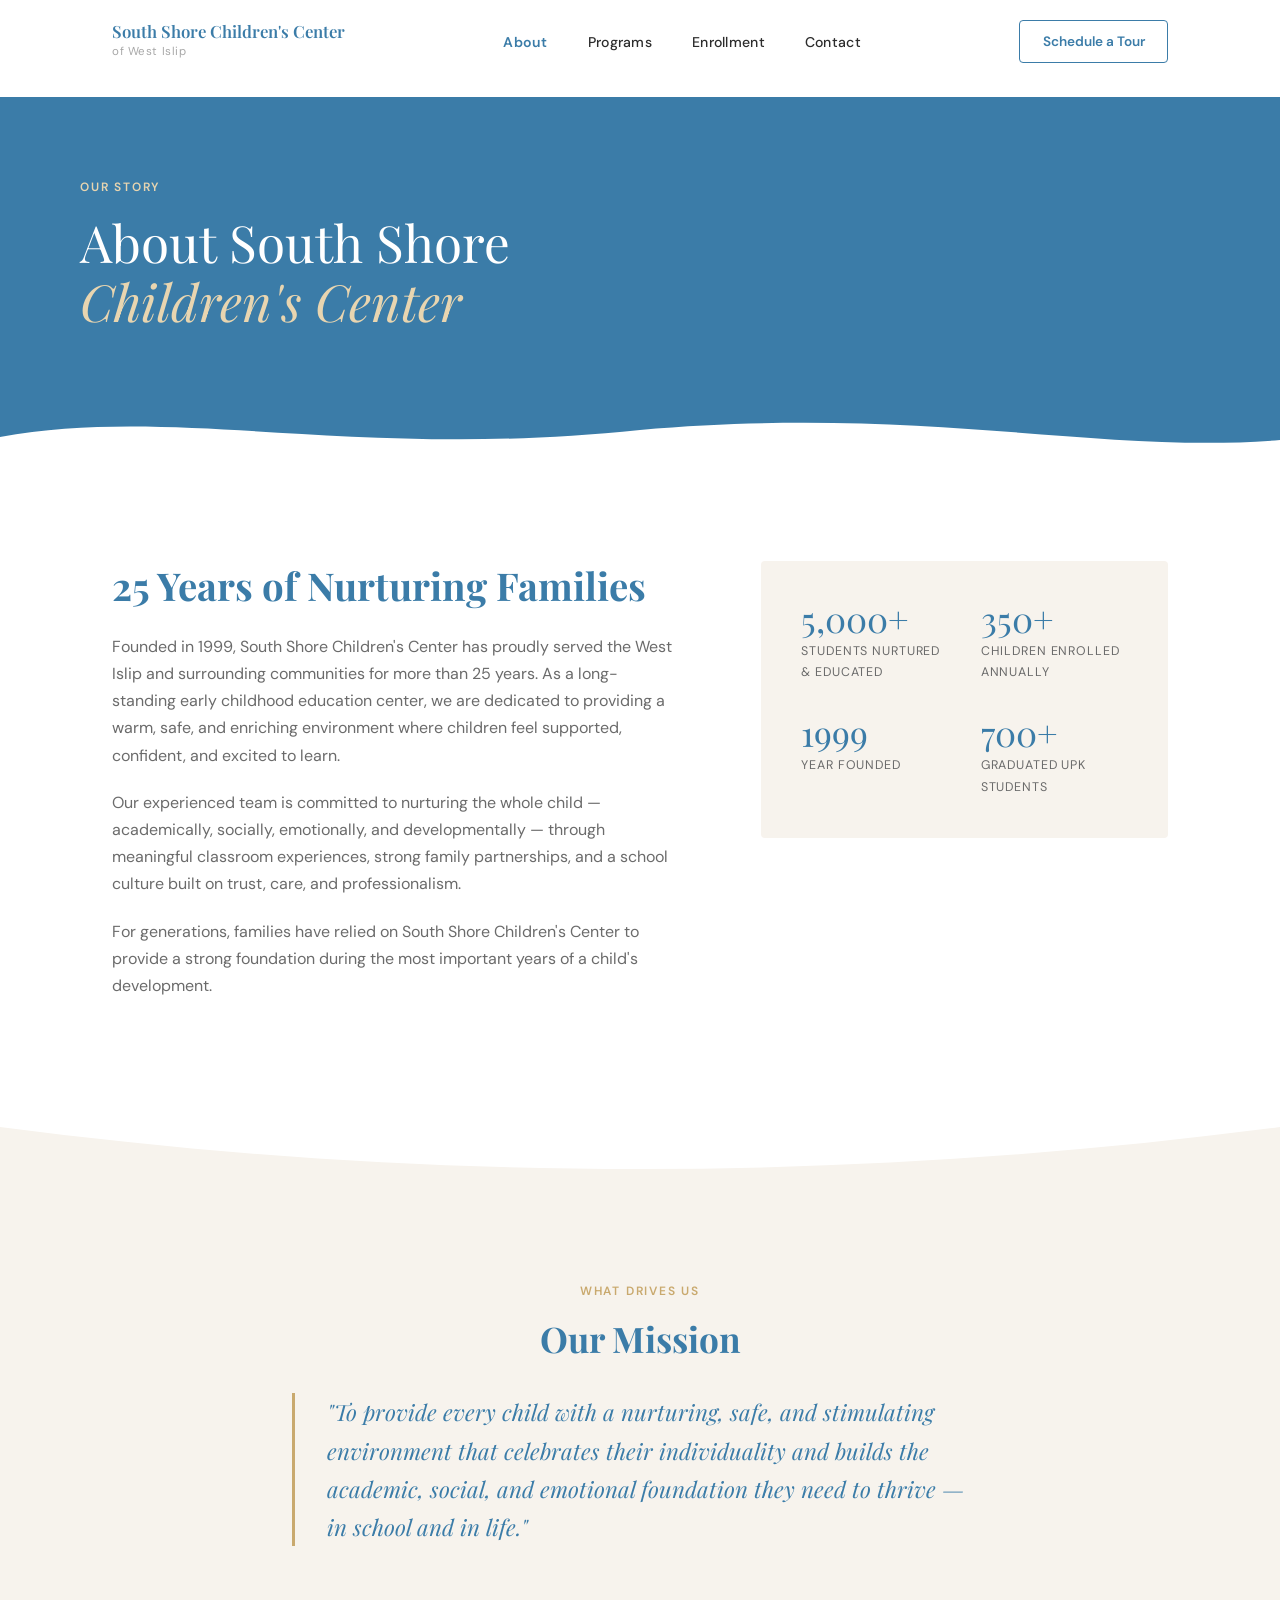
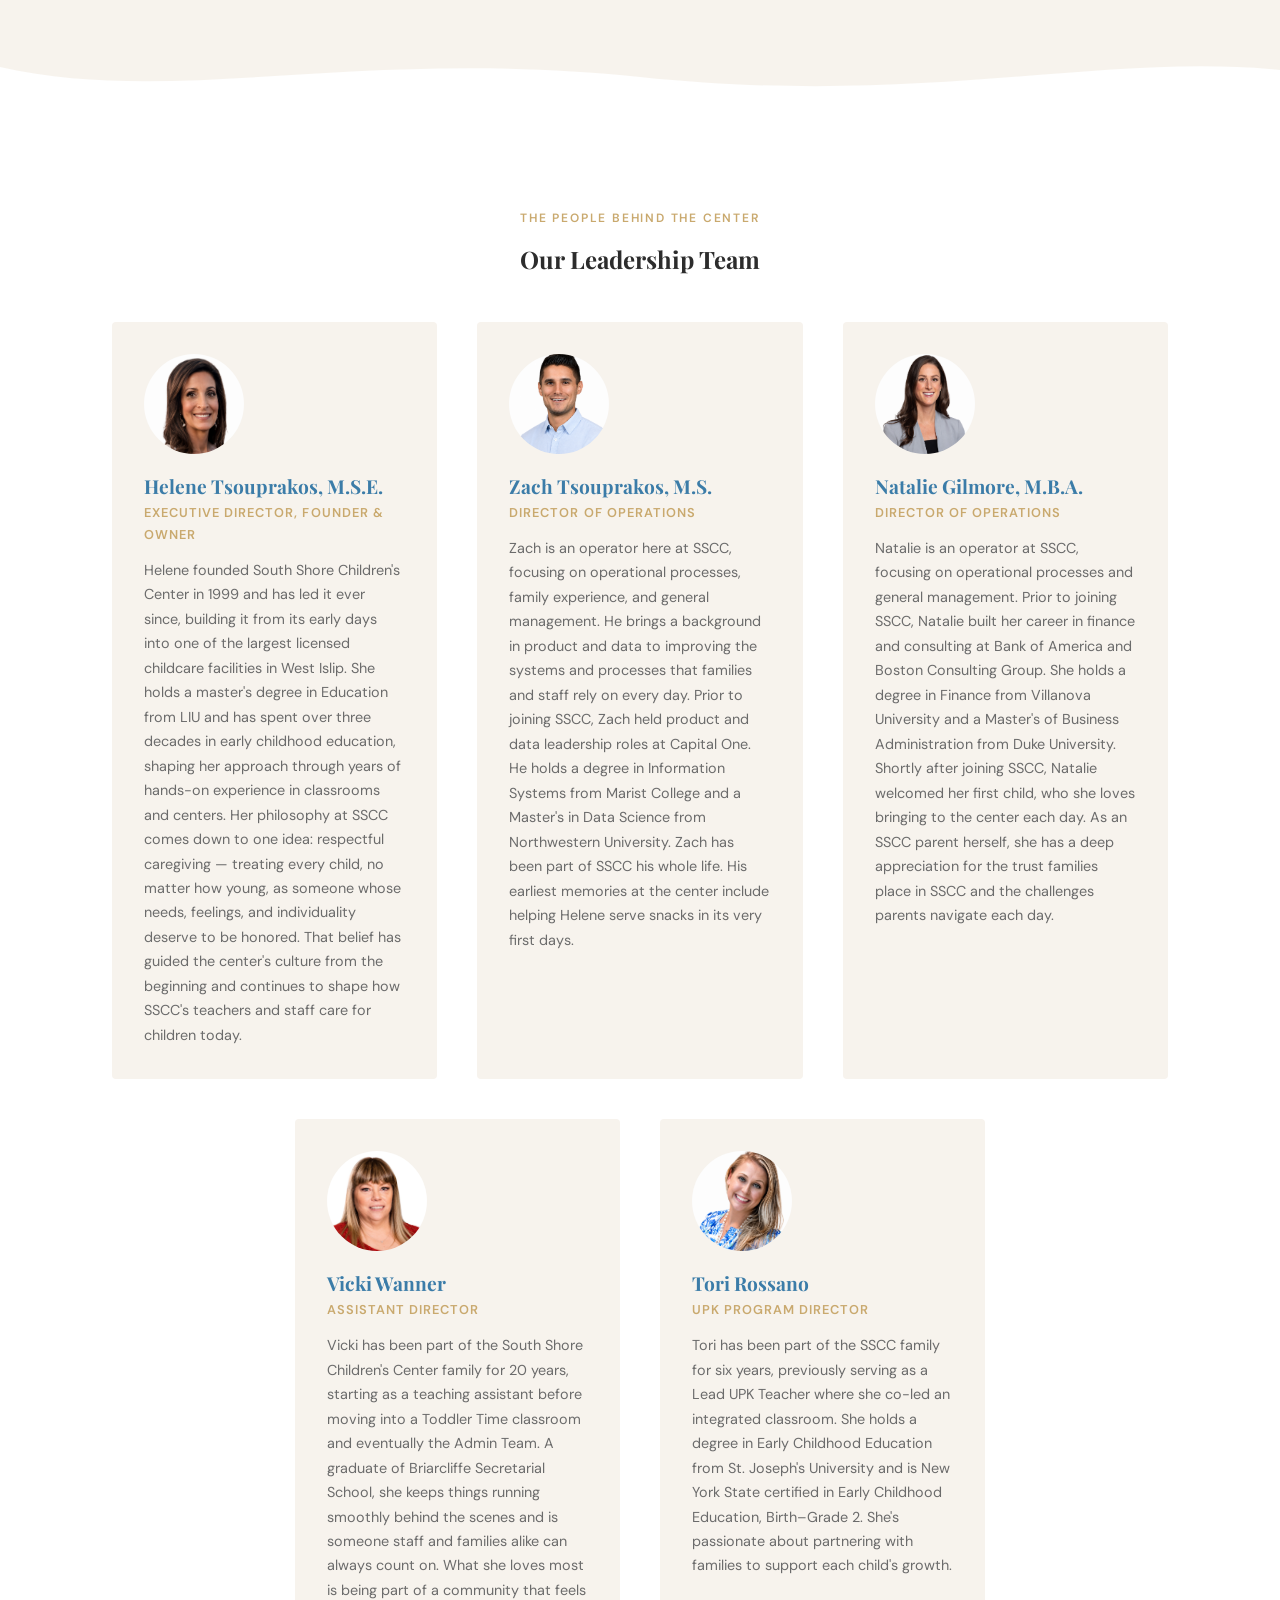
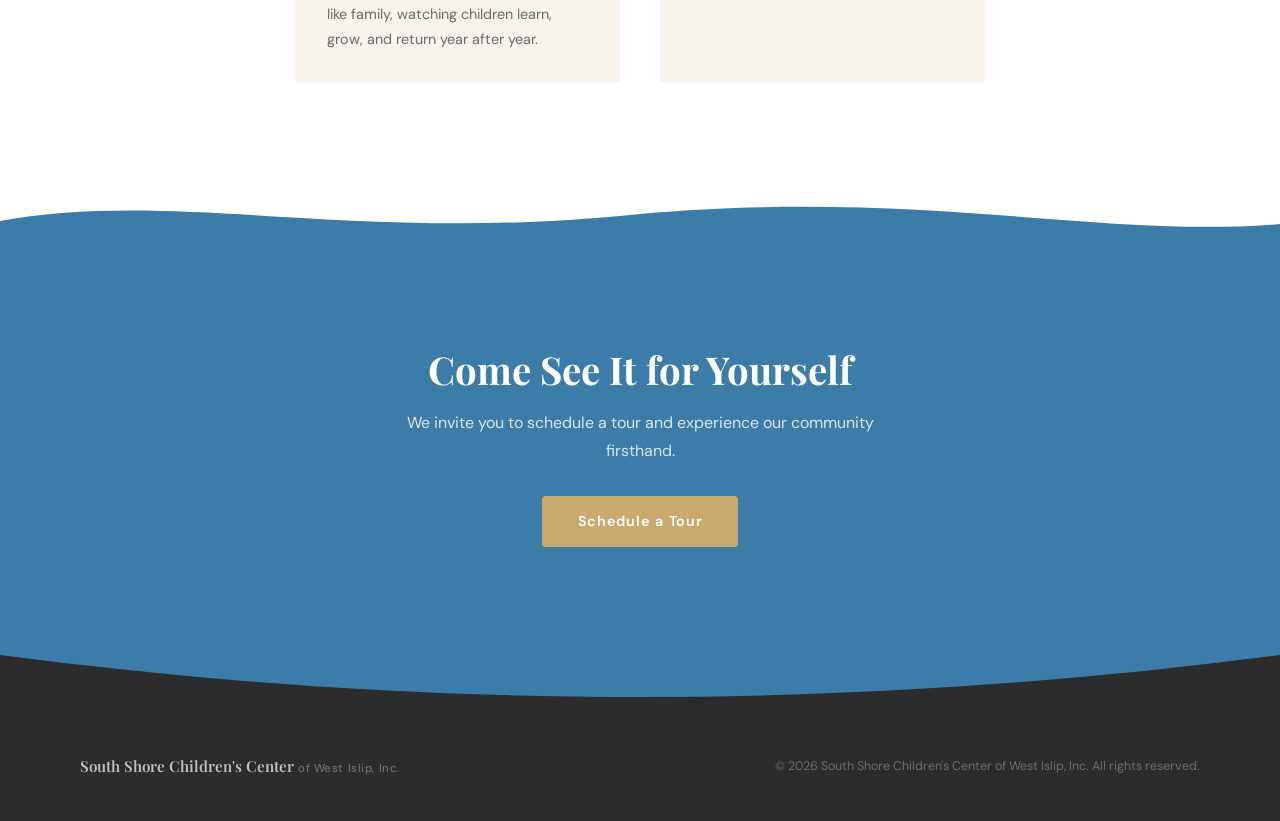
==== about.html @ 08e7a84a "Use root-relative / instead of index.html for home links Co-Authored-By: Claude Sonnet 4.6 <noreply@" ====
<!DOCTYPE html>
<html lang="en">
<head>
  <meta charset="UTF-8" />
  <meta name="viewport" content="width=device-width, initial-scale=1.0" />
  <title>About Us — South Shore Children's Center of West Islip</title>
  <link rel="preconnect" href="https://fonts.googleapis.com" />
  <link rel="preconnect" href="https://fonts.gstatic.com" crossorigin />
  <link href="https://fonts.googleapis.com/css2?family=Playfair+Display:ital,wght@0,400;0,600;0,700;1,400&family=DM+Sans:wght@300;400;500;600&display=swap" rel="stylesheet" />
  <link rel="icon" type="image/svg+xml" href="favicon.svg" />
  <link rel="stylesheet" href="main.css?v=5" />
</head>
<body>

  <header>
    <div class="nav-inner">
      <a href="/" class="logo">
        <span class="logo-name">South Shore Children's Center</span>
        <span class="logo-sub">of West Islip</span>
      </a>
      <nav>
        <ul>
          <li><a href="about.html" class="nav-active">About</a></li>
          <li><a href="programs.html">Programs</a></li>
          <li><a href="enrollment.html">Enrollment</a></li>
          <li><a href="contact.html">Contact</a></li>
        </ul>
      </nav>
      <a href="contact.html" class="nav-cta">Schedule a Tour</a>
      <button class="menu-toggle" aria-label="Open menu" aria-expanded="false"><span></span><span></span><span></span></button>
    </div>
  <div class="mobile-nav" id="mobile-nav">
    <ul>
      <li><a href="about.html" class="nav-active">About</a></li>
      <li><a href="programs.html">Programs</a></li>
      <li><a href="enrollment.html">Enrollment</a></li>
      <li><a href="contact.html">Contact</a></li>
      <li><a href="contact.html" class="mobile-nav-cta">Schedule a Tour</a></li>
    </ul>
  </div>
  <div class="nav-wave">
    <svg viewBox="0 0 1440 14" preserveAspectRatio="none" xmlns="http://www.w3.org/2000/svg" height="14"><path d="M0,0 L1440,0 L1440,4 C1080,14 360,14 0,4 Z" fill="#ffffff"/></svg>
  </div>
  </header>

  <!-- PAGE HERO -->
  <section class="page-hero">
    <div class="page-hero-content">
      <p class="eyebrow light">Our Story</p>
      <h1>About South Shore<br /><em>Children's Center</em></h1>
    </div>
  </section>

  <!-- WAVE: page hero → about story -->
  <div class="wave-wrap" style="background: #3b7ca8;">
    <svg viewBox="0 0 1440 70" preserveAspectRatio="none" xmlns="http://www.w3.org/2000/svg" height="70">
      <path d="M0,42 C200,10 400,65 720,35 C1040,10 1240,60 1440,45 L1440,70 L0,70 Z" fill="#ffffff"/>
    </svg>
  </div>

  <!-- HISTORY -->
  <section class="section">
    <div class="container about-story-grid">
      <div class="about-story-text">
        <h2>25 Years of Nurturing Families</h2>
        <p>Founded in 1999, South Shore Children's Center has proudly served the West Islip and surrounding communities for more than 25 years. As a long-standing early childhood education center, we are dedicated to providing a warm, safe, and enriching environment where children feel supported, confident, and excited to learn.</p>
        <p>Our experienced team is committed to nurturing the whole child — academically, socially, emotionally, and developmentally — through meaningful classroom experiences, strong family partnerships, and a school culture built on trust, care, and professionalism.</p>
        <p>For generations, families have relied on South Shore Children's Center to provide a strong foundation during the most important years of a child's development.</p>
      </div>
      <div class="about-story-stats">
        <div class="story-stat">
          <span class="stat-num">5,000+</span>
          <span class="stat-label">Students Nurtured &amp; Educated</span>
        </div>
        <div class="story-stat">
          <span class="stat-num">350+</span>
          <span class="stat-label">Children Enrolled Annually</span>
        </div>
        <div class="story-stat">
          <span class="stat-num">1999</span>
          <span class="stat-label">Year Founded</span>
        </div>
        <div class="story-stat">
          <span class="stat-num" id="upk-grad-count">700+</span>
          <span class="stat-label">Graduated UPK Students</span>
        </div>
      </div>
    </div>
  </section>

  <!-- WAVE: about story → mission -->
  <div class="wave-wrap" style="background: #ffffff;">
    <svg viewBox="0 0 1440 70" preserveAspectRatio="none" xmlns="http://www.w3.org/2000/svg" height="70">
      <path d="M0,12 C480,68 960,68 1440,12 L1440,70 L0,70 Z" fill="#f7f3ed"/>
    </svg>
  </div>

  <!-- MISSION -->
  <section class="section section-cream">
    <div class="container mission-block">
      <p class="eyebrow center">What Drives Us</p>
      <h2 class="center">Our Mission</h2>
      <blockquote>
        "To provide every child with a nurturing, safe, and stimulating environment that celebrates their individuality and builds the academic, social, and emotional foundation they need to thrive — in school and in life."
      </blockquote>
    </div>
  </section>

  <!-- WAVE: mission → leadership -->
  <div class="wave-wrap" style="background: #f7f3ed;">
    <svg viewBox="0 0 1440 70" preserveAspectRatio="none" xmlns="http://www.w3.org/2000/svg" height="70">
      <path d="M0,25 C200,65 400,5 720,35 C1040,65 1240,10 1440,28 L1440,70 L0,70 Z" fill="#ffffff"/>
    </svg>
  </div>

  <!-- LEADERSHIP -->
  <section class="section">
    <div class="container">
      <p class="eyebrow center">The People Behind the Center</p>
      <h2 class="center">Our Leadership Team</h2>
      <div class="team-grid">

        <div class="team-card">
          <div class="team-photo-wrap">
            <img src="helene-tsouprakos.png" alt="Helene Tsouprakos" class="team-photo" />
          </div>
          <div class="team-info">
            <h3>Helene Tsouprakos, M.S.E.</h3>
            <p class="team-title">Executive Director, Founder &amp; Owner</p>
            <p class="team-bio">Helene founded South Shore Children's Center in 1999 and has led it ever since, building it from its early days into one of the largest licensed childcare facilities in West Islip. She holds a master's degree in Education from LIU and has spent over three decades in early childhood education, shaping her approach through years of hands-on experience in classrooms and centers. Her philosophy at SSCC comes down to one idea: respectful caregiving — treating every child, no matter how young, as someone whose needs, feelings, and individuality deserve to be honored. That belief has guided the center's culture from the beginning and continues to shape how SSCC's teachers and staff care for children today.</p>
          </div>
        </div>

        <div class="team-card">
          <div class="team-photo-wrap">
            <img src="zach-tsouprakos.png" alt="Zach Tsouprakos" class="team-photo" />
          </div>
          <div class="team-info">
            <h3>Zach Tsouprakos, M.S.</h3>
            <p class="team-title">Director of Operations</p>
            <p class="team-bio">Zach is an operator here at SSCC, focusing on operational processes, family experience, and general management. He brings a background in product and data to improving the systems and processes that families and staff rely on every day. Prior to joining SSCC, Zach held product and data leadership roles at Capital One. He holds a degree in Information Systems from Marist College and a Master's in Data Science from Northwestern University. Zach has been part of SSCC his whole life. His earliest memories at the center include helping Helene serve snacks in its very first days.</p>
          </div>
        </div>

        <div class="team-card">
          <div class="team-photo-wrap">
            <img src="natalie-gilmore.png" alt="Natalie Gilmore" class="team-photo" />
          </div>
          <div class="team-info">
            <h3>Natalie Gilmore, M.B.A.</h3>
            <p class="team-title">Director of Operations</p>
            <p class="team-bio">Natalie is an operator at SSCC, focusing on operational processes and general management. Prior to joining SSCC, Natalie built her career in finance and consulting at Bank of America and Boston Consulting Group. She holds a degree in Finance from Villanova University and a Master's of Business Administration from Duke University. Shortly after joining SSCC, Natalie welcomed her first child, who she loves bringing to the center each day. As an SSCC parent herself, she has a deep appreciation for the trust families place in SSCC and the challenges parents navigate each day.</p>
          </div>
        </div>

        <div class="team-card">
          <div class="team-photo-wrap">
            <img src="vicki-wanner.jpg" alt="Vicki Wanner" class="team-photo" />
          </div>
          <div class="team-info">
            <h3>Vicki Wanner</h3>
            <p class="team-title">Assistant Director</p>
            <p class="team-bio">Vicki has been part of the South Shore Children's Center family for 20 years, starting as a teaching assistant before moving into a Toddler Time classroom and eventually the Admin Team. A graduate of Briarcliffe Secretarial School, she keeps things running smoothly behind the scenes and is someone staff and families alike can always count on. What she loves most is being part of a community that feels like family, watching children learn, grow, and return year after year.</p>
          </div>
        </div>

        <div class="team-card">
          <div class="team-photo-wrap">
            <img src="tori-rossano.png" alt="Tori Rossano" class="team-photo" />
          </div>
          <div class="team-info">
            <h3>Tori Rossano</h3>
            <p class="team-title">UPK Program Director</p>
            <p class="team-bio">Tori has been part of the SSCC family for six years, previously serving as a Lead UPK Teacher where she co-led an integrated classroom. She holds a degree in Early Childhood Education from St. Joseph's University and is New York State certified in Early Childhood Education, Birth–Grade 2. She's passionate about partnering with families to support each child's growth.</p>
          </div>
        </div>

      </div>
    </div>
  </section>

  <!-- WAVE: leadership → cta -->
  <div class="wave-wrap" style="background: #ffffff;">
    <svg viewBox="0 0 1440 70" preserveAspectRatio="none" xmlns="http://www.w3.org/2000/svg" height="70">
      <path d="M0,42 C200,10 400,65 720,35 C1040,10 1240,60 1440,45 L1440,70 L0,70 Z" fill="#3b7ca8"/>
    </svg>
  </div>

  <!-- CTA -->
  <section class="section section-green">
    <div class="container cta-block">
      <h2>Come See It for Yourself</h2>
      <p>We invite you to schedule a tour and experience our community firsthand.</p>
      <a href="contact.html" class="btn btn-sand">Schedule a Tour</a>
    </div>
  </section>

  <!-- WAVE: cta → footer -->
  <div class="wave-wrap" style="background: #3b7ca8;">
    <svg viewBox="0 0 1440 70" preserveAspectRatio="none" xmlns="http://www.w3.org/2000/svg" height="70">
      <path d="M0,12 C480,68 960,68 1440,12 L1440,70 L0,70 Z" fill="#2c2c2c"/>
    </svg>
  </div>

  <footer>
    <div class="footer-inner">
      <div class="footer-brand">
        <span class="logo-name">South Shore Children's Center</span>
        <span class="logo-sub">of West Islip, Inc.</span>
      </div>
      <p class="footer-copy">© <script>document.write(new Date().getFullYear())</script> South Shore Children's Center of West Islip, Inc. All rights reserved.</p>
    </div>
  </footer>

  <script>
    (function(){
      var el = document.getElementById('upk-grad-count');
      if (!el) return;
      var now = new Date(), count = 0;
      for (var y = 2027; y <= now.getFullYear(); y++) {
        if (new Date(y, 5, 1) <= now) count++;
      }
      el.textContent = (700 + count * 250) + '+';
    })();
  </script>
  <script>
    (function(){
      var t=document.querySelector('.menu-toggle'),n=document.getElementById('mobile-nav');
      if(!t||!n)return;
      t.addEventListener('click',function(){
        t.classList.toggle('open');n.classList.toggle('open');
        t.setAttribute('aria-expanded',n.classList.contains('open'));
      });
      n.querySelectorAll('a').forEach(function(a){
        a.addEventListener('click',function(){
          t.classList.remove('open');n.classList.remove('open');
          t.setAttribute('aria-expanded','false');
        });
      });
    })();
  </script>
</body>
</html>
---- main.css ----
/* === RESET & BASE === */
*, *::before, *::after { box-sizing: border-box; margin: 0; padding: 0; }

:root {
  --green: #3b7ca8;
  --green-mid: #5596c0;
  --blue: #4a6580;
  --sand: #c9a96e;
  --sand-light: #e8d5b0;
  --cream: #f7f3ed;
  --cream-dark: #ede8e0;
  --charcoal: #2c2c2c;
  --gray: #6b6b6b;
  --gray-light: #a8a8a8;
  --white: #ffffff;
}

html {
  scroll-behavior: smooth;
}

body {
  font-family: 'DM Sans', sans-serif;
  color: var(--charcoal);
  background: var(--white);
  line-height: 1.7;
  -webkit-font-smoothing: antialiased;
}

@media (max-width: 768px) {
  html { scroll-behavior: auto; }
}

h1, h2, h3 {
  font-family: 'Playfair Display', serif;
  line-height: 1.25;
}

a { color: inherit; text-decoration: none; }

.container { max-width: 1120px; margin: 0 auto; padding: 0 2rem; }
.section { padding: 6rem 2rem; }
.section-cream { background: var(--cream); }
.eyebrow {
  font-family: 'DM Sans', sans-serif;
  font-size: 0.75rem;
  font-weight: 600;
  letter-spacing: 0.15em;
  text-transform: uppercase;
  color: var(--sand);
  margin-bottom: 1rem;
  display: block;
}
.eyebrow.light { color: var(--sand-light); }
.center { text-align: center; }

/* === BUTTONS === */
.btn {
  display: inline-block;
  padding: 0.85rem 2.25rem;
  border-radius: 4px;
  font-family: 'DM Sans', sans-serif;
  font-size: 0.9rem;
  font-weight: 600;
  letter-spacing: 0.05em;
  transition: all 0.2s ease;
  cursor: pointer;
  border: none;
}
.btn-primary {
  background: var(--green);
  color: var(--white);
}
.btn-primary:hover { background: var(--green-mid); }

.btn-ghost {
  background: transparent;
  color: var(--white);
  border: 1.5px solid rgba(255,255,255,0.5);
}
.btn-ghost:hover { border-color: var(--white); background: rgba(255,255,255,0.08); }

.btn-sand {
  background: var(--sand);
  color: var(--white);
}
.btn-sand:hover { background: #b8934d; }

/* === HEADER === */
header {
  position: sticky;
  top: 0;
  z-index: 100;
  background: var(--white);
}

/* --- Nav wave bottom edge --- */
.nav-wave {
  display: block;
  line-height: 0;
}
.nav-wave svg { display: block; width: 100%; }

.nav-inner {
  max-width: 1120px;
  margin: 0 auto;
  padding: 1.25rem 2rem;
  display: flex;
  align-items: center;
  justify-content: space-between;
  gap: 2rem;
}

.logo { display: flex; flex-direction: column; }
.logo-name {
  font-family: 'Playfair Display', serif;
  font-size: 1.05rem;
  font-weight: 600;
  color: var(--green);
  line-height: 1.2;
  white-space: nowrap;
}
.logo-sub {
  font-size: 0.72rem;
  color: var(--gray-light);
  letter-spacing: 0.05em;
}

nav ul {
  list-style: none;
  display: flex;
  gap: 2.5rem;
}
nav a {
  font-size: 0.88rem;
  font-weight: 500;
  color: var(--charcoal);
  letter-spacing: 0.02em;
  transition: color 0.15s;
}
nav a:hover { color: var(--green); }

.nav-cta {
  font-size: 0.85rem;
  font-weight: 600;
  color: var(--green);
  border: 1.5px solid var(--green);
  padding: 0.55rem 1.4rem;
  border-radius: 4px;
  white-space: nowrap;
  transition: all 0.2s;
}
.nav-cta:hover { background: var(--green); color: var(--white); }

/* === HERO === */
.hero {
  min-height: 88vh;
  background: var(--green);
  display: flex;
  align-items: center;
  position: relative;
  overflow: hidden;
}

.hero-content {
  max-width: 1120px;
  margin: 0 auto;
  padding: 6rem 2rem;
  width: 100%;
}

.hero-eyebrow {
  font-size: 0.75rem;
  font-weight: 600;
  letter-spacing: 0.15em;
  text-transform: uppercase;
  color: var(--sand-light);
  margin-bottom: 1.5rem;
  display: block;
}

.hero h1 {
  font-size: 4.5rem;
  color: var(--white);
  font-weight: 400;
  margin-bottom: 1.5rem;
  line-height: 1.1;
  max-width: 720px;
}

.hero h1 em {
  font-style: italic;
  color: var(--sand-light);
}

.hero-sub {
  font-size: 1.1rem;
  color: rgba(255,255,255,0.72);
  max-width: 520px;
  margin-bottom: 2.75rem;
  line-height: 1.75;
}

.hero-actions { display: flex; gap: 1rem; flex-wrap: wrap; }

/* === TRUST BAR === */
.trust-bar {
  background: var(--cream-dark);
}

.trust-inner {
  max-width: 1120px;
  margin: 0 auto;
  padding: 1.75rem 2rem;
  display: flex;
  align-items: center;
  justify-content: space-between;
  gap: 1rem;
}

.trust-item {
  display: flex;
  flex-direction: column;
  gap: 0.2rem;
  flex: 1;
  text-align: center;
}

.trust-item strong {
  font-size: 0.85rem;
  font-weight: 600;
  color: var(--green);
}

.trust-item span {
  font-size: 0.78rem;
  color: var(--gray);
}

.trust-divider {
  width: 1px;
  height: 36px;
  background: #ccc7bd;
  flex-shrink: 0;
}

/* === ABOUT === */
.about-grid {
  display: grid;
  grid-template-columns: 1fr 1fr;
  gap: 6rem;
  align-items: center;
}

.about-image-placeholder {
  aspect-ratio: 4/5;
  background: var(--cream-dark);
  border-radius: 4px;
  position: relative;
  overflow: hidden;
}

.about-text h2 {
  font-size: 2.6rem;
  color: var(--green);
  margin-bottom: 1.5rem;
}

.about-text p {
  color: var(--gray);
  margin-bottom: 1.25rem;
  font-size: 1rem;
}

.about-text .btn { margin-top: 0.75rem; }

/* === PILLARS === */
.pillars-section {
  padding: 6rem 2rem;
  background: var(--green);
}

.pillars-section .eyebrow { color: var(--sand-light); }

.pillars-section h2 {
  font-size: 2.4rem;
  color: var(--white);
  margin-bottom: 3.5rem;
}

.pillars {
  display: grid;
  grid-template-columns: repeat(4, 1fr);
  gap: 2.5rem;
}

.pillar {
  border-top: 1px solid rgba(255,255,255,0.2);
  padding-top: 2rem;
}

.pillar-num {
  font-family: 'Playfair Display', serif;
  font-size: 2.5rem;
  color: rgba(255,255,255,0.12);
  font-weight: 700;
  line-height: 1;
  margin-bottom: 1rem;
}

.pillar h3 {
  font-size: 1.1rem;
  color: var(--white);
  margin-bottom: 0.75rem;
  font-weight: 600;
  font-family: 'DM Sans', sans-serif;
}

.pillar p {
  font-size: 0.92rem;
  color: rgba(255,255,255,0.6);
  line-height: 1.7;
}

/* === PROGRAMS === */
#programs h2 {
  font-size: 2.4rem;
  color: var(--green);
  margin-bottom: 3rem;
}

.programs-grid {
  display: grid;
  grid-template-columns: repeat(3, 1fr);
  gap: 1.5rem;
}

.program-card {
  background: var(--white);
  padding: 2.25rem 2rem;
  border-radius: 4px;
  border: 1px solid var(--cream-dark);
  transition: box-shadow 0.2s, transform 0.2s;
}

.program-card:hover {
  box-shadow: 0 8px 32px rgba(45,74,62,0.1);
  transform: translateY(-2px);
}

.program-card-wide {
  grid-column: span 3;
  display: grid;
  grid-template-columns: auto 1fr;
  gap: 0 2rem;
  align-items: center;
}

.program-card-wide .program-age { grid-column: 1; }
.program-card-wide h3 { grid-row: 2; grid-column: 1; }
.program-card-wide p { grid-row: 1 / span 2; grid-column: 2; align-self: center; margin: 0; }

.program-age {
  font-size: 0.72rem;
  font-weight: 600;
  letter-spacing: 0.1em;
  text-transform: uppercase;
  color: var(--sand);
  margin-bottom: 0.75rem;
  display: block;
}

.program-card h3 {
  font-family: 'Playfair Display', serif;
  font-size: 1.3rem;
  color: var(--green);
  margin-bottom: 0.75rem;
  font-weight: 600;
}

.program-card p {
  font-size: 0.92rem;
  color: var(--gray);
  line-height: 1.7;
}

/* === UPK === */
.upk-section {
  background: var(--green);
  padding: 6rem 2rem;
}

.upk-inner {
  max-width: 820px;
}

.upk-badge {
  display: inline-block;
  font-size: 0.72rem;
  font-weight: 600;
  letter-spacing: 0.12em;
  text-transform: uppercase;
  color: var(--green);
  background: var(--sand);
  padding: 0.35rem 0.9rem;
  border-radius: 2px;
  margin-bottom: 1.5rem;
}

.upk-section h2 {
  font-size: 2.4rem;
  color: var(--white);
  margin-bottom: 1.5rem;
}

.upk-section p {
  color: rgba(255,255,255,0.72);
  font-size: 1rem;
  margin-bottom: 1.25rem;
  line-height: 1.8;
}

.upk-section p strong { color: var(--white); }

.upk-stats {
  display: flex;
  gap: 3rem;
  margin: 2.5rem 0;
  padding: 2rem 0;
  border-top: 1px solid rgba(255,255,255,0.15);
  border-bottom: 1px solid rgba(255,255,255,0.15);
}

.upk-stat {
  display: flex;
  flex-direction: column;
  gap: 0.3rem;
}

.stat-num {
  font-family: 'Playfair Display', serif;
  font-size: 2.5rem;
  color: var(--sand-light);
  line-height: 1;
}

.stat-label {
  font-size: 0.8rem;
  color: rgba(255,255,255,0.5);
  text-transform: uppercase;
  letter-spacing: 0.08em;
}

/* === ENROLLMENT === */
.enrollment-section {
  background: #1a4a6e;
  padding: 7rem 2rem;
}

.enrollment-inner {
  max-width: 640px;
}

.enrollment-section h2 {
  font-size: 3rem;
  color: var(--white);
  margin-bottom: 1.25rem;
}

.enrollment-section p {
  color: rgba(255,255,255,0.7);
  font-size: 1.05rem;
  margin-bottom: 2.5rem;
}

/* === CONTACT === */
.contact-grid {
  display: grid;
  grid-template-columns: 1fr 1.6fr;
  gap: 6rem;
  align-items: start;
}

.contact-info h2 {
  font-size: 2.4rem;
  color: var(--green);
  margin-bottom: 2rem;
}

.contact-details { display: flex; flex-direction: column; gap: 1.5rem; }

.contact-detail {
  display: flex;
  flex-direction: column;
  gap: 0.2rem;
}

.detail-label {
  font-size: 0.72rem;
  font-weight: 600;
  letter-spacing: 0.1em;
  text-transform: uppercase;
  color: var(--gray-light);
}

.contact-detail span:last-child,
.contact-detail a {
  font-size: 0.95rem;
  color: var(--charcoal);
  line-height: 1.5;
}

.contact-detail a:hover { color: var(--green); }

/* === FORM === */
.contact-form { display: flex; flex-direction: column; gap: 1.25rem; }

.form-row { display: grid; grid-template-columns: 1fr 1fr; gap: 1.25rem; }

.form-group { display: flex; flex-direction: column; gap: 0.4rem; }

.form-group label {
  font-size: 0.78rem;
  font-weight: 600;
  letter-spacing: 0.05em;
  text-transform: uppercase;
  color: var(--gray);
}

.form-group input,
.form-group textarea {
  padding: 0.85rem 1rem;
  border: 1px solid var(--cream-dark);
  border-radius: 4px;
  font-size: 0.95rem;
  font-family: 'DM Sans', sans-serif;
  background: var(--white);
  color: var(--charcoal);
  transition: border-color 0.2s;
}

.form-group input:focus,
.form-group textarea:focus {
  outline: none;
  border-color: var(--green);
}

/* === NAV ACTIVE STATE === */
nav a.nav-active { color: var(--green); font-weight: 600; }
a.logo { text-decoration: none; }

/* === PAGE HERO === */
.page-hero {
  background: var(--green);
  padding: 5rem 2rem 4rem;
}
.page-hero-content {
  max-width: 1120px;
  margin: 0 auto;
}
.page-hero h1 {
  font-size: 3.2rem;
  color: var(--white);
  font-weight: 400;
  line-height: 1.15;
  margin-top: 0.5rem;
}
.page-hero h1 em { color: var(--sand-light); font-style: italic; }

/* === SECTION INTRO === */
.section-intro {
  max-width: 620px;
  margin: 0 auto 3rem;
  color: var(--gray);
  font-size: 1rem;
}

/* === SECTION GREEN === */
.section-green { background: var(--green); padding: 6rem 2rem; }
.section-green h2 { color: var(--white); }
.section-green p { color: rgba(255,255,255,0.72); }
.section-green p strong { color: var(--white); }

/* === CTA BLOCK === */
.cta-block { text-align: center; max-width: 600px; margin: 0 auto; }
.cta-block h2 { font-size: 2.4rem; color: var(--green); margin-bottom: 1rem; }
.cta-block p { color: var(--gray); margin-bottom: 2rem; }
.section-green .cta-block h2 { color: var(--white); }
.section-green .cta-block p { color: rgba(255,255,255,0.82); }

/* === ABOUT PAGE === */
.about-story-grid {
  display: grid;
  grid-template-columns: 1.4fr 1fr;
  gap: 5rem;
  align-items: start;
}
.about-story-text h2 { font-size: 2.4rem; color: var(--green); margin-bottom: 1.5rem; }
.about-story-text p { color: var(--gray); margin-bottom: 1.25rem; }
.about-story-stats {
  display: grid;
  grid-template-columns: 1fr 1fr;
  gap: 2rem;
  padding: 2.5rem;
  background: var(--cream);
  border-radius: 4px;
}
.story-stat { display: flex; flex-direction: column; gap: 0.3rem; }
.story-stat .stat-num { font-family: 'Playfair Display', serif; font-size: 2.2rem; color: var(--green); line-height: 1; }
.story-stat .stat-label { font-size: 0.78rem; color: var(--gray); text-transform: uppercase; letter-spacing: 0.07em; }

/* === MISSION === */
.mission-block { max-width: 760px; margin: 0 auto; text-align: center; }
.mission-block h2 { font-size: 2.2rem; color: var(--green); margin-bottom: 2rem; }
blockquote {
  font-family: 'Playfair Display', serif;
  font-size: 1.4rem;
  font-style: italic;
  color: var(--green);
  line-height: 1.7;
  border-left: 3px solid var(--sand);
  padding-left: 2rem;
  text-align: left;
}

/* === TEAM === */
.team-grid {
  display: grid;
  grid-template-columns: repeat(6, 1fr);
  gap: 2.5rem;
  margin-top: 3rem;
}
.team-card:nth-child(1) { grid-column: 1 / 3; }
.team-card:nth-child(2) { grid-column: 3 / 5; }
.team-card:nth-child(3) { grid-column: 5 / 7; }
.team-card:nth-child(4) { grid-column: 2 / 4; }
.team-card:nth-child(5) { grid-column: 4 / 6; }
.team-card {
  display: flex;
  flex-direction: column;
  gap: 1.25rem;
  padding: 2rem;
  background: var(--cream);
  border-radius: 4px;
}
.team-photo-placeholder {
  width: 100px;
  height: 100px;
  background: var(--cream-dark);
  border-radius: 50%;
}
.team-photo-wrap {
  width: 100px;
  height: 100px;
  border-radius: 50%;
  overflow: hidden;
  flex-shrink: 0;
}
.team-photo {
  width: 100%;
  height: 100%;
  object-fit: cover;
  object-position: center top;
  transform: scale(1.12);
}
.team-info h3 { font-family: 'Playfair Display', serif; font-size: 1.2rem; color: var(--green); margin-bottom: 0.25rem; }
.team-title { font-size: 0.8rem; font-weight: 600; text-transform: uppercase; letter-spacing: 0.08em; color: var(--sand); margin-bottom: 0.75rem; display: block; }
.team-bio { font-size: 0.9rem; color: var(--gray); line-height: 1.7; }

/* === PROGRAMS PAGE === */
.tab-nav {
  display: flex;
  gap: 0;
  border-bottom: 2px solid var(--cream-dark);
  margin-bottom: 3rem;
  overflow-x: auto;
  -webkit-overflow-scrolling: touch;
}
.tab-btn {
  padding: 1rem 1.5rem;
  font-family: 'DM Sans', sans-serif;
  font-size: 0.9rem;
  font-weight: 500;
  color: var(--gray);
  background: none;
  border: none;
  border-bottom: 2px solid transparent;
  margin-bottom: -2px;
  cursor: pointer;
  white-space: nowrap;
  transition: color 0.15s, border-color 0.15s;
}
.tab-btn:hover { color: var(--green); }
.tab-btn.active { color: var(--green); border-bottom-color: var(--green); font-weight: 600; }

.tab-panel { display: none; }
.tab-panel.active { display: block; }

.program-detail-grid {
  display: grid;
  grid-template-columns: 1.5fr 1fr;
  gap: 4rem;
  align-items: start;
}
.program-detail-age {
  display: inline-block;
  font-size: 0.72rem;
  font-weight: 600;
  letter-spacing: 0.1em;
  text-transform: uppercase;
  color: var(--sand);
  margin-bottom: 0.75rem;
}
.program-detail-text h2 { font-size: 2.4rem; color: var(--green); margin-bottom: 1.25rem; }
.program-detail-text h3 { font-size: 1.1rem; color: var(--green); margin: 1.75rem 0 0.75rem; font-family: 'DM Sans', sans-serif; font-weight: 600; }
.program-detail-text p { color: var(--gray); margin-bottom: 1rem; line-height: 1.8; }
.program-list { list-style: none; display: flex; flex-direction: column; gap: 0.6rem; }
.program-list li { color: var(--gray); font-size: 0.95rem; padding-left: 1.25rem; position: relative; }
.program-list li::before { content: '–'; position: absolute; left: 0; color: var(--sand); }

.program-detail-aside { display: flex; flex-direction: column; gap: 1.5rem; }
.program-photo-placeholder {
  aspect-ratio: 4/3;
  background: var(--cream-dark);
  border-radius: 4px;
  position: relative;
  overflow: hidden;
}
.program-photo-placeholder img {
  position: absolute;
  top: 0; left: 0;
  width: 100%;
  height: 100%;
  object-fit: cover;
  display: block;
}
.program-info-card {
  background: var(--cream);
  border-radius: 4px;
  padding: 1.5rem;
  display: flex;
  flex-direction: column;
  gap: 0.9rem;
}
.info-row { display: flex; justify-content: space-between; font-size: 0.9rem; gap: 1rem; }
.info-label { font-weight: 600; color: var(--charcoal); }
.info-row span:last-child { color: var(--gray); text-align: right; }

.upk-callout {
  background: var(--green);
  border-radius: 4px;
  padding: 1.75rem;
  margin: 2rem 0;
  display: flex;
  flex-direction: column;
  gap: 1rem;
}
.upk-callout-badge {
  display: inline-block;
  font-size: 0.7rem;
  font-weight: 700;
  letter-spacing: 0.12em;
  text-transform: uppercase;
  background: var(--sand);
  color: var(--white);
  padding: 0.3rem 0.75rem;
  border-radius: 2px;
  width: fit-content;
}
.upk-callout p { color: rgba(255,255,255,0.8); font-size: 0.95rem; margin: 0; }
.upk-callout p strong { color: var(--white); }

/* === ENROLLMENT PAGE === */
.process-steps { display: flex; flex-direction: column; gap: 0; margin-top: 3rem; }
.process-step {
  display: flex;
  gap: 2.5rem;
  padding: 2.5rem 0;
  border-bottom: 1px solid var(--cream-dark);
  align-items: flex-start;
}
.process-step:first-child { border-top: 1px solid var(--cream-dark); }
.step-num {
  font-family: 'Playfair Display', serif;
  font-size: 2.5rem;
  color: var(--sand);
  line-height: 1;
  min-width: 60px;
  font-weight: 700;
}
.step-content h3 { font-size: 1.2rem; color: var(--green); margin-bottom: 0.5rem; font-family: 'DM Sans', sans-serif; font-weight: 600; }
.step-content p { color: var(--gray); font-size: 0.95rem; line-height: 1.75; }

.dates-grid {
  display: grid;
  grid-template-columns: repeat(3, 1fr);
  gap: 1.5rem;
  margin-top: 2.5rem;
}
.dates-card {
  background: var(--white);
  border-radius: 4px;
  padding: 2rem;
  border: 1px solid var(--cream-dark);
}
.dates-card h3 { font-size: 1rem; color: var(--green); margin-bottom: 1.25rem; font-family: 'DM Sans', sans-serif; font-weight: 600; }
.date-row { display: flex; justify-content: space-between; font-size: 0.9rem; padding: 0.6rem 0; border-bottom: 1px solid var(--cream-dark); gap: 1rem; }
.date-row:last-child { border-bottom: none; }
.date-label { color: var(--gray); white-space: nowrap; }
.date-val { font-weight: 600; color: var(--green); }

.upk-enrollment-block { max-width: 900px; }
.upk-enrollment-block h2 { font-size: 2.4rem; margin-bottom: 1.25rem; }
.upk-enrollment-block > p { margin-bottom: 2.5rem; }
.upk-enrollment-details {
  display: grid;
  grid-template-columns: repeat(3, 1fr);
  gap: 1.5rem;
  margin-bottom: 2.5rem;
}
.upk-detail-card {
  background: rgba(255,255,255,0.08);
  border: 1px solid rgba(255,255,255,0.15);
  border-radius: 4px;
  padding: 1.5rem;
}
.upk-detail-card h3 { font-size: 0.95rem; color: var(--sand-light); font-family: 'DM Sans', sans-serif; font-weight: 600; margin-bottom: 0.75rem; }
.upk-detail-card p { font-size: 0.9rem; color: rgba(255,255,255,0.65); line-height: 1.7; }
.upk-note {
  border-top: 1px solid rgba(255,255,255,0.15);
  padding-top: 2rem;
  display: flex;
  align-items: center;
  gap: 2rem;
  flex-wrap: wrap;
}
.upk-note p { color: rgba(255,255,255,0.72); font-size: 0.95rem; flex: 1; min-width: 280px; }
.upk-note p strong { color: var(--white); }

/* === FORM FEEDBACK === */
.form-success-banner {
  display: flex;
  align-items: flex-start;
  gap: 1.25rem;
  background: #f0f7f4;
  border: 1px solid #a8d5c2;
  border-radius: 6px;
  padding: 1.75rem;
  margin-bottom: 1.5rem;
  animation: slideIn 0.35s ease;
}
.form-success-icon {
  width: 36px;
  height: 36px;
  min-width: 36px;
  background: var(--green);
  color: white;
  border-radius: 50%;
  display: flex;
  align-items: center;
  justify-content: center;
  font-size: 1rem;
  font-weight: 700;
}
.form-success-banner strong { color: var(--green); display: block; margin-bottom: 0.25rem; }
.form-success-banner p { color: var(--gray); font-size: 0.92rem; margin: 0; }

.form-error-banner {
  background: #fdf2f2;
  border: 1px solid #f5c6c6;
  border-radius: 6px;
  padding: 1rem 1.25rem;
  margin-bottom: 1.25rem;
  font-size: 0.92rem;
  color: #c0392b;
  animation: slideIn 0.3s ease;
}
.form-error-banner a { color: #c0392b; font-weight: 600; }

.field-error {
  display: none;
  font-size: 0.78rem;
  color: #c0392b;
  margin-top: 0.3rem;
}
.form-group.has-error input,
.form-group.has-error textarea {
  border-color: #e74c3c;
}
.form-group.has-error .field-error { display: block; }

@keyframes slideIn {
  from { opacity: 0; transform: translateY(-8px); }
  to { opacity: 1; transform: translateY(0); }
}

/* === CONTACT PAGE === */
.map-embed {
  margin-top: 2rem;
  border-radius: 4px;
  overflow: hidden;
  border: 1px solid var(--cream-dark);
}

.map-placeholder {
  margin-top: 2rem;
  height: 220px;
  background: var(--cream-dark);
  border-radius: 4px;
  display: flex;
  align-items: center;
  justify-content: center;
  color: var(--gray-light);
  font-size: 0.85rem;
  letter-spacing: 0.08em;
  text-transform: uppercase;
}

/* select styling */
.form-group select {
  padding: 0.85rem 1rem;
  border: 1px solid var(--cream-dark);
  border-radius: 4px;
  font-size: 0.95rem;
  font-family: 'DM Sans', sans-serif;
  background: var(--white);
  color: var(--charcoal);
  transition: border-color 0.2s;
  appearance: none;
  background-image: url("data:image/svg+xml,%3Csvg xmlns='http://www.w3.org/2000/svg' width='12' height='8' viewBox='0 0 12 8'%3E%3Cpath d='M1 1l5 5 5-5' stroke='%236b6b6b' stroke-width='1.5' fill='none' stroke-linecap='round'/%3E%3C/svg%3E");
  background-repeat: no-repeat;
  background-position: right 1rem center;
}
.form-group select:focus { outline: none; border-color: var(--green); }

/* === RESPONSIVE — NEW PAGES === */
@media (max-width: 900px) {
  .about-story-grid { grid-template-columns: 1fr; gap: 3rem; }
  .team-grid { grid-template-columns: 1fr; }
  .team-card:nth-child(n) { grid-column: auto; }
  .program-detail-grid { grid-template-columns: 1fr; }
  .dates-grid { grid-template-columns: 1fr; }
  .upk-enrollment-details { grid-template-columns: 1fr; }
  .page-hero h1 { font-size: 2.4rem; }
}

@media (max-width: 600px) {
  .page-hero h1 { font-size: 1.9rem; }
  .page-hero { padding: 3.5rem 1.5rem 3rem; }

  .about-story-stats { grid-template-columns: 1fr 1fr; }
  .process-step { flex-direction: column; gap: 0.75rem; }
  .upk-note { flex-direction: column; }
}

/* === HAMBURGER / MOBILE NAV === */
.menu-toggle {
  display: none;
  flex-direction: column;
  justify-content: center;
  gap: 5px;
  background: none;
  border: none;
  cursor: pointer;
  padding: 0.4rem 0.25rem;
  flex-shrink: 0;
}
.menu-toggle span {
  display: block;
  width: 22px;
  height: 2px;
  background: var(--charcoal);
  border-radius: 2px;
  transition: transform 0.25s, opacity 0.25s;
}
.menu-toggle.open span:nth-child(1) { transform: translateY(7px) rotate(45deg); }
.menu-toggle.open span:nth-child(2) { opacity: 0; }
.menu-toggle.open span:nth-child(3) { transform: translateY(-7px) rotate(-45deg); }

.mobile-nav {
  display: none;
  max-height: 0;
  overflow: hidden;
  background: var(--white);
  border-top: 1px solid var(--cream-dark);
  transition: max-height 0.3s ease;
}
.mobile-nav.open { max-height: 400px; }
.mobile-nav ul { list-style: none; padding: 0.5rem 2rem 1.25rem; }
.mobile-nav ul li a {
  display: block;
  padding: 0.9rem 0;
  font-size: 0.95rem;
  font-weight: 500;
  color: var(--charcoal);
  border-bottom: 1px solid var(--cream-dark);
  transition: color 0.15s;
}
.mobile-nav ul li:last-child a { border-bottom: none; }
.mobile-nav ul li a:hover { color: var(--green); }
.mobile-nav ul li a.nav-active { color: var(--green); font-weight: 600; }
.mobile-nav-cta { color: var(--green) !important; font-weight: 700 !important; }

/* === FOOTER === */
footer {
  background: var(--charcoal);
  padding: 2.5rem 2rem;
}

.footer-inner {
  max-width: 1120px;
  margin: 0 auto;
  display: flex;
  align-items: center;
  justify-content: space-between;
}

footer .logo-name {
  font-family: 'Playfair Display', serif;
  font-size: 0.95rem;
  color: rgba(255,255,255,0.7);
}

footer .logo-sub {
  font-size: 0.72rem;
  color: rgba(255,255,255,0.35);
}

.footer-copy {
  font-size: 0.78rem;
  color: rgba(255,255,255,0.3);
}

/* === RESPONSIVE === */
@media (max-width: 900px) {
  .hero h1 { font-size: 2.8rem; }
  .about-grid { grid-template-columns: 1fr; gap: 3rem; }
  .pillars { grid-template-columns: 1fr 1fr; }
  .programs-grid { grid-template-columns: 1fr 1fr; }
  .program-card-wide { grid-column: span 2; grid-template-columns: 1fr; }
  .program-card-wide p { grid-column: 1; grid-row: auto; }
  .contact-grid { grid-template-columns: 1fr; gap: 3rem; }
  .trust-inner { flex-wrap: wrap; justify-content: center; gap: 1.5rem; }
  .trust-divider { display: none; }
  .footer-inner { flex-direction: column; gap: 1rem; text-align: center; }
}

@media (max-width: 600px) {
  /* Hamburger */
  .menu-toggle { display: flex; }
  .mobile-nav { display: block; }

  /* Nav: hide desktop links, hamburger replaces them */
  nav ul { display: none; }
  .nav-cta { display: none; }

  /* Hero */
  .hero { min-height: unset; }
  .hero h1 { font-size: 2.2rem; }
  .hero-content { padding: 4rem 1.5rem; }
  .hero-actions { flex-direction: column; align-items: stretch; gap: 0.75rem; }
  .hero-actions .btn { width: 100%; text-align: center; display: block; }

  /* Pillars */
  .pillars { grid-template-columns: 1fr; }

  /* Programs grid: force 1 column even when a card has inline grid-column: span 2 */
  .programs-grid { grid-template-columns: 1fr !important; }
  .programs-grid > * { grid-column: auto !important; }

  /* Form */
  .form-row { grid-template-columns: 1fr; }

  /* Trust bar */
  .trust-inner { gap: 1rem; }
  .trust-item { min-width: 45%; }

  /* Reduce section padding */
  .section { padding: 4rem 1.5rem; }
  .container { padding: 0 1.5rem; }
  .section-green { padding: 4rem 1.5rem; }
  .upk-section { padding: 4rem 1.5rem; }
  .enrollment-section { padding: 5rem 1.5rem; }
  .pillars-section { padding: 4rem 1.5rem; }

  /* Scale down large headings */
  .about-text h2 { font-size: 1.9rem; }
  .upk-section h2 { font-size: 1.9rem; }
  .enrollment-section h2 { font-size: 2.1rem; }
  #programs h2 { font-size: 1.9rem; }
  .pillars-section h2 { font-size: 1.9rem; }
  .contact-info h2 { font-size: 1.9rem; }

  /* UPK stats: stack vertically on narrow screens */
  .upk-stats { flex-direction: column; gap: 1.5rem; padding: 1.5rem 0; }
}

/* =====================================================
   HOMEPAGE V2 ENHANCEMENTS
===================================================== */

/* --- Scroll fade-up animations --- */
.fade-up {
  opacity: 0;
  transform: translateY(36px);
  transition: opacity 0.75s cubic-bezier(0.16, 1, 0.3, 1),
              transform 0.75s cubic-bezier(0.16, 1, 0.3, 1);
}
.fade-up.visible { opacity: 1; transform: translateY(0); }
.fade-up.d1 { transition-delay: 0.1s; }
.fade-up.d2 { transition-delay: 0.2s; }
.fade-up.d3 { transition-delay: 0.3s; }
.fade-up.d4 { transition-delay: 0.4s; }

/* --- Hero: faded SSCC background text --- */
.hero-bg-letter {
  position: absolute;
  font-family: 'Playfair Display', serif;
  font-weight: 700;
  font-size: clamp(6rem, 12vw, 11rem);
  line-height: 1;
  color: rgba(255,255,255,0.06);
  bottom: 2rem;
  right: 2rem;
  letter-spacing: 0.05em;
  pointer-events: none;
  user-select: none;
  z-index: 1;
}

/* --- Hero: floating photo bubbles --- */
.hero-bubbles {
  position: absolute;
  right: 6%;
  top: 50%;
  transform: translateY(-50%);
  z-index: 2;
  pointer-events: none;
}
.bubble-main {
  width: 200px;
  height: 200px;
  border-radius: 50%;
  overflow: hidden;
  border: 4px solid rgba(201,169,110,0.55);
  box-shadow: 0 24px 64px rgba(0,0,0,0.35);
  animation: floatMain 6s ease-in-out infinite;
  position: relative;
}
.bubble-main img { width: 100%; height: 100%; object-fit: cover; object-position: center top; }
.bubble-sm {
  width: 100px;
  height: 100px;
  border-radius: 50%;
  overflow: hidden;
  border: 3px solid rgba(201,169,110,0.4);
  box-shadow: 0 12px 32px rgba(0,0,0,0.25);
  position: absolute;
}
.bubble-sm img { width: 100%; height: 100%; object-fit: cover; }
.bubble-sm-1 { top: -60px; right: -30px; animation: floatSm 7s ease-in-out infinite; }
.bubble-sm-2 { bottom: -50px; left: -40px; animation: floatSm 8s ease-in-out infinite 1.5s; }
@keyframes floatMain {
  0%, 100% { transform: translateY(0); }
  50%       { transform: translateY(-14px); }
}
@keyframes floatSm {
  0%, 100% { transform: translateY(0) rotate(0deg); }
  50%       { transform: translateY(-8px) rotate(3deg); }
}
@media (max-width: 900px) { .hero-bubbles { display: none; } }

/* --- Hero: text load animations --- */
.hero-eyebrow { animation: heroIn 0.8s cubic-bezier(0.16,1,0.3,1) 0.25s both; }
.hero h1      { animation: heroIn 0.8s cubic-bezier(0.16,1,0.3,1) 0.45s both; }
.hero-sub     { animation: heroIn 0.8s cubic-bezier(0.16,1,0.3,1) 0.65s both; }
.hero-actions { animation: heroIn 0.8s cubic-bezier(0.16,1,0.3,1) 0.85s both; }
@keyframes heroIn {
  from { opacity: 0; transform: translateY(28px); }
  to   { opacity: 1; transform: translateY(0); }
}

/* --- Wave divider (hero → trust bar) --- */
.wave-wrap {
  display: block;
  line-height: 0;
}
.wave-wrap svg { display: block; width: 100%; }

/* --- About section: real photo support --- */
.about-section-wrap { position: relative; overflow: hidden; }
.about-image-placeholder {
  border-radius: 12px;
  overflow: hidden;
  box-shadow: 0 20px 60px rgba(0,0,0,0.12);
}
.about-image-placeholder img {
  position: absolute;
  top: 0;
  left: 0;
  width: 100%;
  height: 100%;
  object-fit: cover;
  display: block;
}

/* --- Pillars: decorative background letter --- */
.pillars-section { position: relative; overflow: hidden; }
.pillars-bg-letter {
  position: absolute;
  font-family: 'Playfair Display', serif;
  font-weight: 700;
  font-size: clamp(14rem, 35vw, 28rem);
  line-height: 1;
  color: rgba(45,74,62,0.04);
  top: 50%;
  right: -4rem;
  transform: translateY(-50%);
  pointer-events: none;
  user-select: none;
}
.pillar { position: relative; z-index: 1; }

/* --- Program cards: decorative letter watermarks --- */
.program-card { position: relative; overflow: hidden; }
.program-card > * { position: relative; z-index: 1; }
.program-card-letter {
  position: absolute;
  font-family: 'Playfair Display', serif;
  font-weight: 700;
  font-size: 6rem;
  line-height: 1;
  color: rgba(45,74,62,0.08);
  top: 1rem;
  right: 1rem;
  pointer-events: none;
  user-select: none;
  letter-spacing: -0.03em;
  white-space: nowrap;
  z-index: 0;
}

/* --- Enrollment: decorative background letter --- */
.enrollment-section { position: relative; overflow: hidden; }
.enrollment-bg-letter {
  position: absolute;
  font-family: 'Playfair Display', serif;
  font-weight: 700;
  font-size: clamp(12rem, 28vw, 22rem);
  line-height: 1;
  color: rgba(45,74,62,0.05);
  top: 50%;
  right: -2rem;
  transform: translateY(-50%);
  pointer-events: none;
  user-select: none;
}
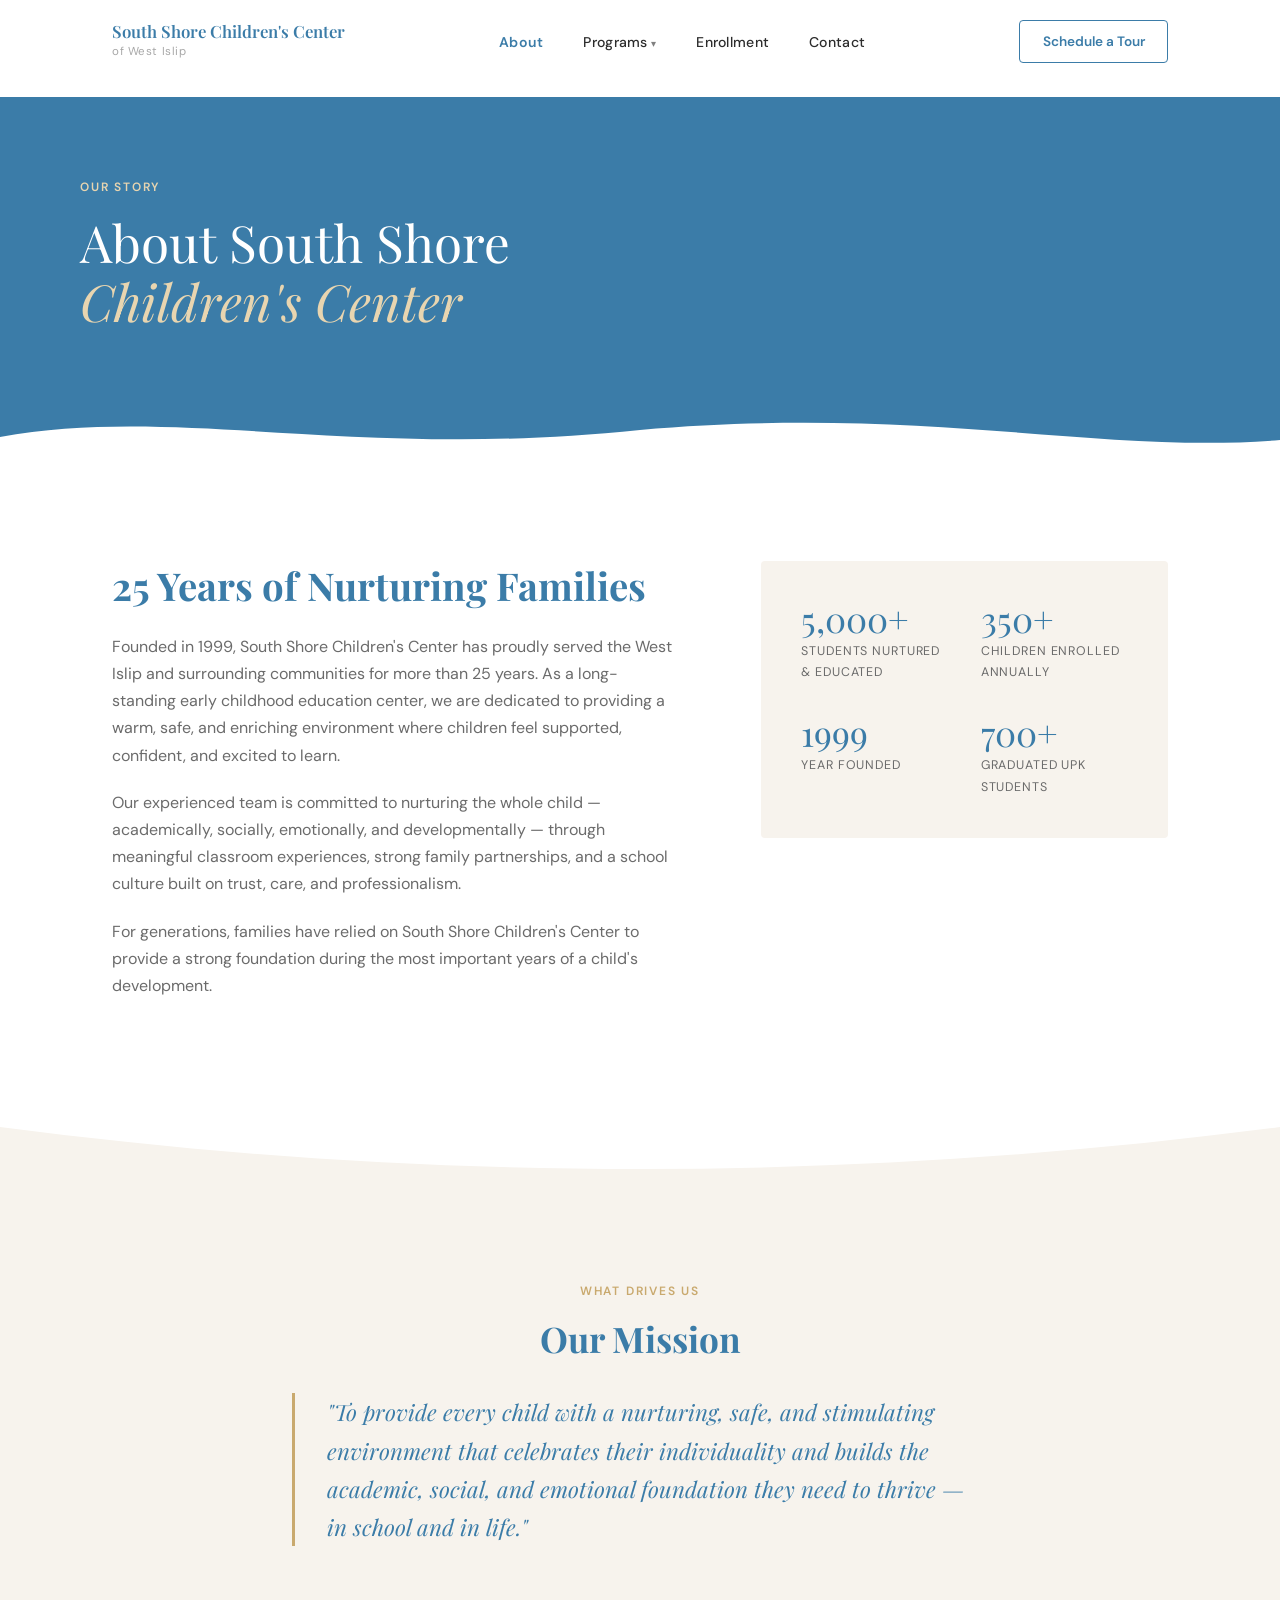
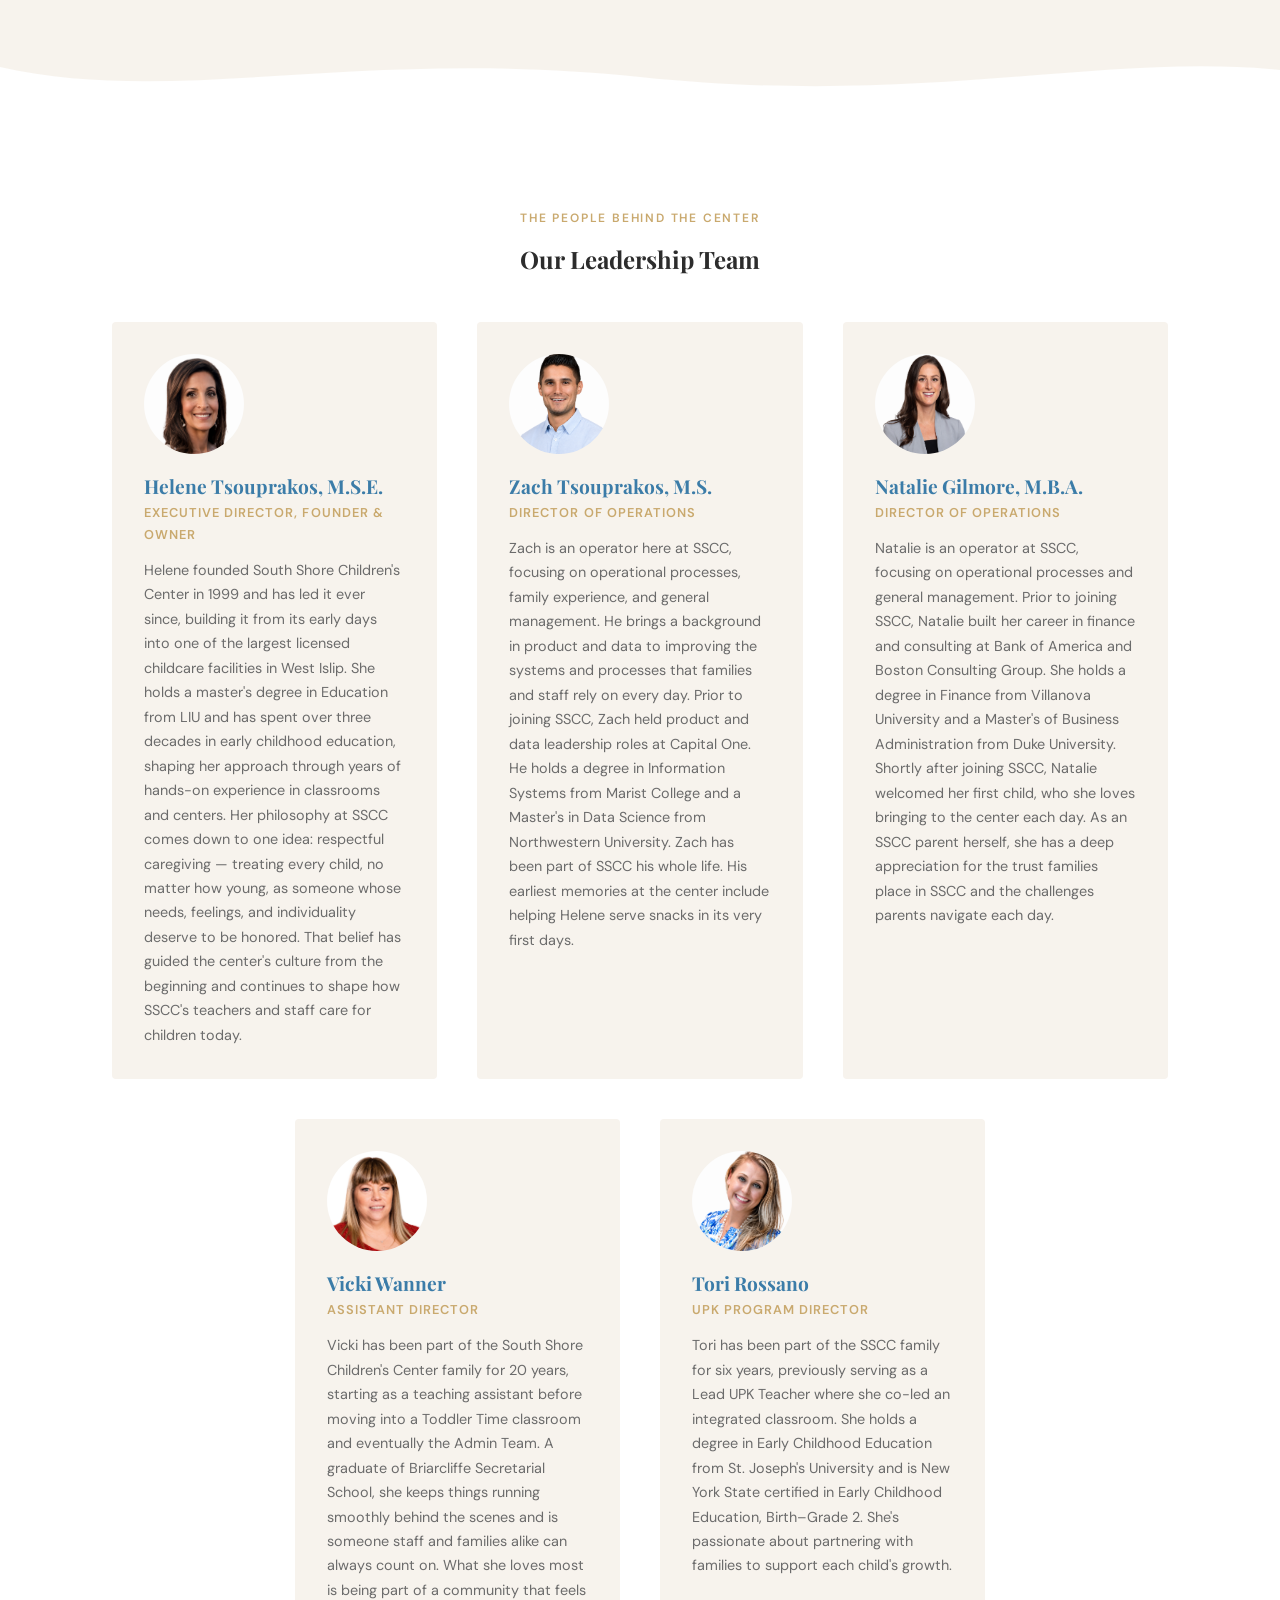
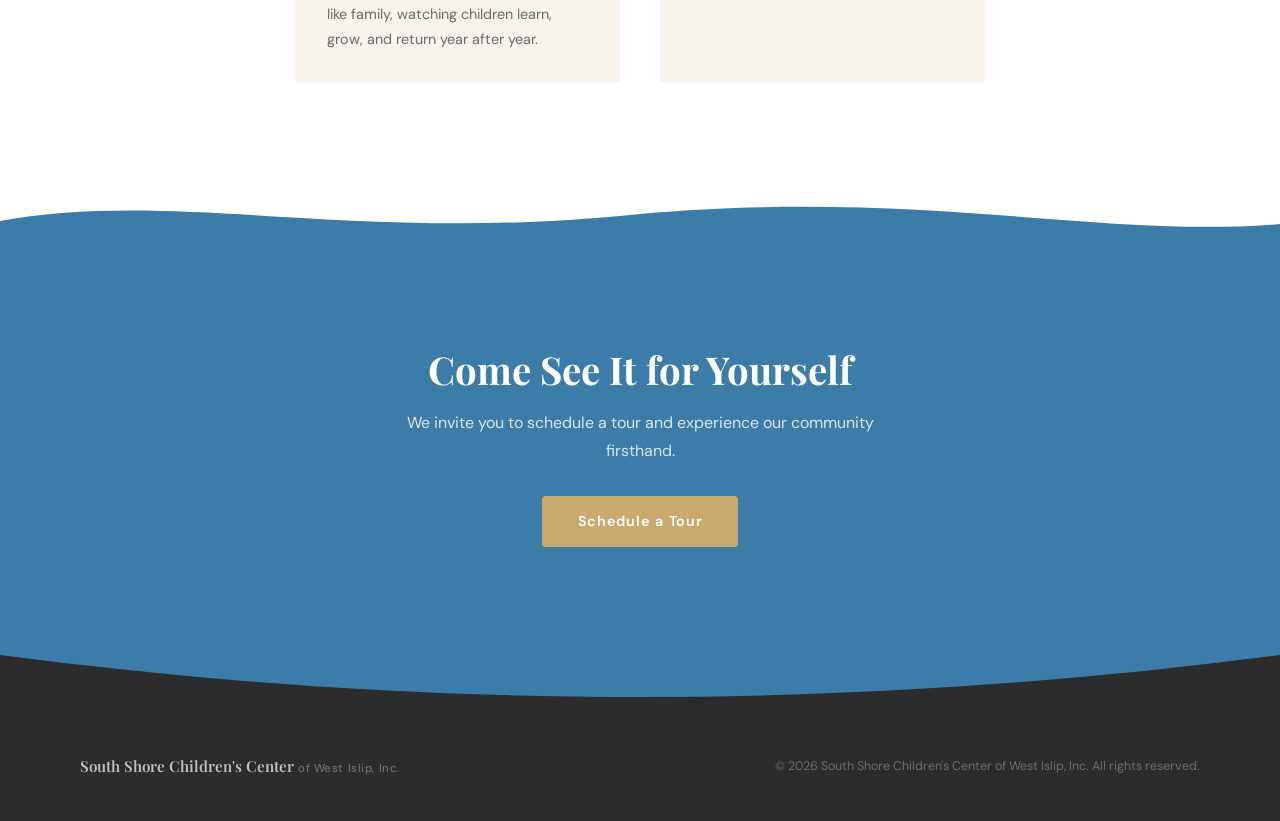
==== commit 8964e6d6: "Add Programs dropdown to L1 nav with deep-link tab activation Co-Authored-By: Claude Sonnet 4.6 <nor" ====
--- a/about.html
+++ b/about.html
@@ -21,7 +21,15 @@
       <nav>
         <ul>
           <li><a href="about.html" class="nav-active">About</a></li>
-          <li><a href="programs.html">Programs</a></li>
+          <li class="has-dropdown"><a href="programs.html">Programs</a>
+            <ul class="nav-dropdown">
+              <li><a href="programs.html#infant">Infant Care</a></li>
+              <li><a href="programs.html#toddler">Toddler</a></li>
+              <li><a href="programs.html#preschool">Preschool</a></li>
+              <li><a href="programs.html#upk">Pre-K &amp; UPK</a></li>
+              <li><a href="programs.html#aftercare">Before &amp; After Care</a></li>
+            </ul>
+          </li>
           <li><a href="enrollment.html">Enrollment</a></li>
           <li><a href="contact.html">Contact</a></li>
         </ul>
@@ -32,7 +40,15 @@
   <div class="mobile-nav" id="mobile-nav">
     <ul>
       <li><a href="about.html" class="nav-active">About</a></li>
-      <li><a href="programs.html">Programs</a></li>
+      <li class="has-dropdown"><a href="programs.html">Programs</a>
+            <ul class="nav-dropdown">
+              <li><a href="programs.html#infant">Infant Care</a></li>
+              <li><a href="programs.html#toddler">Toddler</a></li>
+              <li><a href="programs.html#preschool">Preschool</a></li>
+              <li><a href="programs.html#upk">Pre-K &amp; UPK</a></li>
+              <li><a href="programs.html#aftercare">Before &amp; After Care</a></li>
+            </ul>
+          </li>
       <li><a href="enrollment.html">Enrollment</a></li>
       <li><a href="contact.html">Contact</a></li>
       <li><a href="contact.html" class="mobile-nav-cta">Schedule a Tour</a></li>
@@ -237,6 +253,19 @@
           t.setAttribute('aria-expanded','false');
         });
       });
+      // Mobile Programs dropdown toggle
+      var ddTrigger = n.querySelector('.has-mobile-dropdown > a');
+      if(ddTrigger){
+        ddTrigger.addEventListener('click',function(e){
+          var li = ddTrigger.closest('.has-mobile-dropdown');
+          var sub = li.querySelector('.mobile-sub');
+          if(sub){
+            e.preventDefault();
+            li.classList.toggle('open');
+            sub.classList.toggle('open');
+          }
+        });
+      }
     })();
   </script>
 </body>
--- a/main.css
+++ b/main.css
@@ -548,6 +548,67 @@
 /* === NAV ACTIVE STATE === */
 nav a.nav-active { color: var(--green); font-weight: 600; }
 a.logo { text-decoration: none; }
+
+/* === NAV DROPDOWN === */
+nav ul li { position: relative; }
+nav ul li.has-dropdown > a::after {
+  content: ' ▾';
+  font-size: 0.7em;
+  opacity: 0.6;
+}
+.nav-dropdown {
+  display: none;
+  position: absolute;
+  top: calc(100% + 0.75rem);
+  left: 50%;
+  transform: translateX(-50%);
+  background: var(--white);
+  border: 1px solid rgba(0,0,0,0.08);
+  border-radius: 6px;
+  box-shadow: 0 8px 24px rgba(0,0,0,0.10);
+  min-width: 210px;
+  z-index: 200;
+  padding: 0.4rem 0;
+  list-style: none;
+  flex-direction: column;
+  gap: 0;
+}
+nav ul li.has-dropdown:hover .nav-dropdown,
+nav ul li.has-dropdown:focus-within .nav-dropdown {
+  display: flex;
+}
+.nav-dropdown li a {
+  display: block;
+  padding: 0.55rem 1.25rem;
+  font-size: 0.85rem;
+  white-space: nowrap;
+  color: var(--charcoal);
+}
+.nav-dropdown li a:hover {
+  background: var(--cream);
+  color: var(--green);
+}
+
+/* mobile: dropdown items shown inline under Programs */
+.mobile-nav .mobile-sub {
+  display: none;
+  flex-direction: column;
+  padding-left: 1rem;
+}
+.mobile-nav .mobile-sub.open { display: flex; }
+.mobile-nav .mobile-sub li a {
+  font-size: 0.85rem;
+  padding: 0.4rem 0;
+  border-bottom: none;
+  color: var(--gray);
+}
+.mobile-nav li.has-mobile-dropdown > a {
+  display: flex;
+  justify-content: space-between;
+  align-items: center;
+}
+.mobile-dropdown-arrow { font-size: 0.75em; transition: transform 0.2s; }
+li.has-mobile-dropdown.open .mobile-dropdown-arrow { transform: rotate(180deg); }
 
 /* === PAGE HERO === */
 .page-hero {
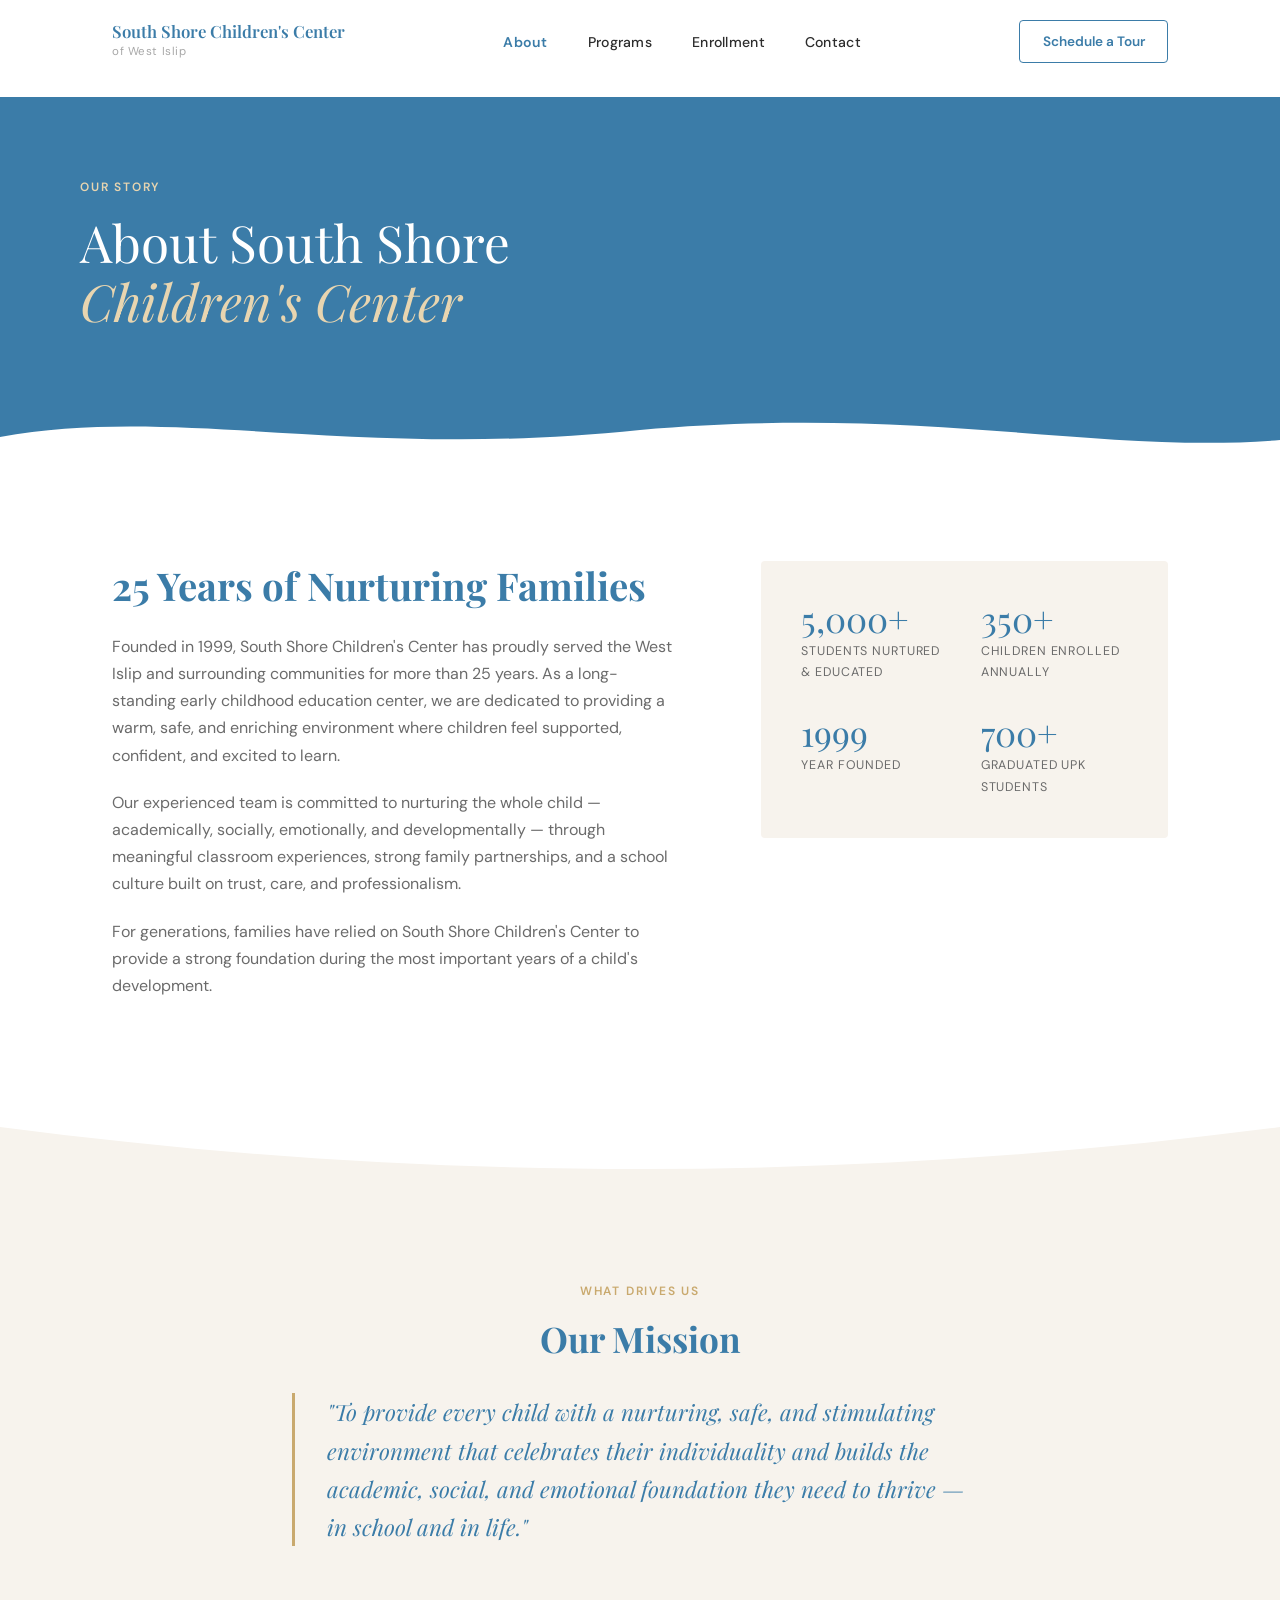
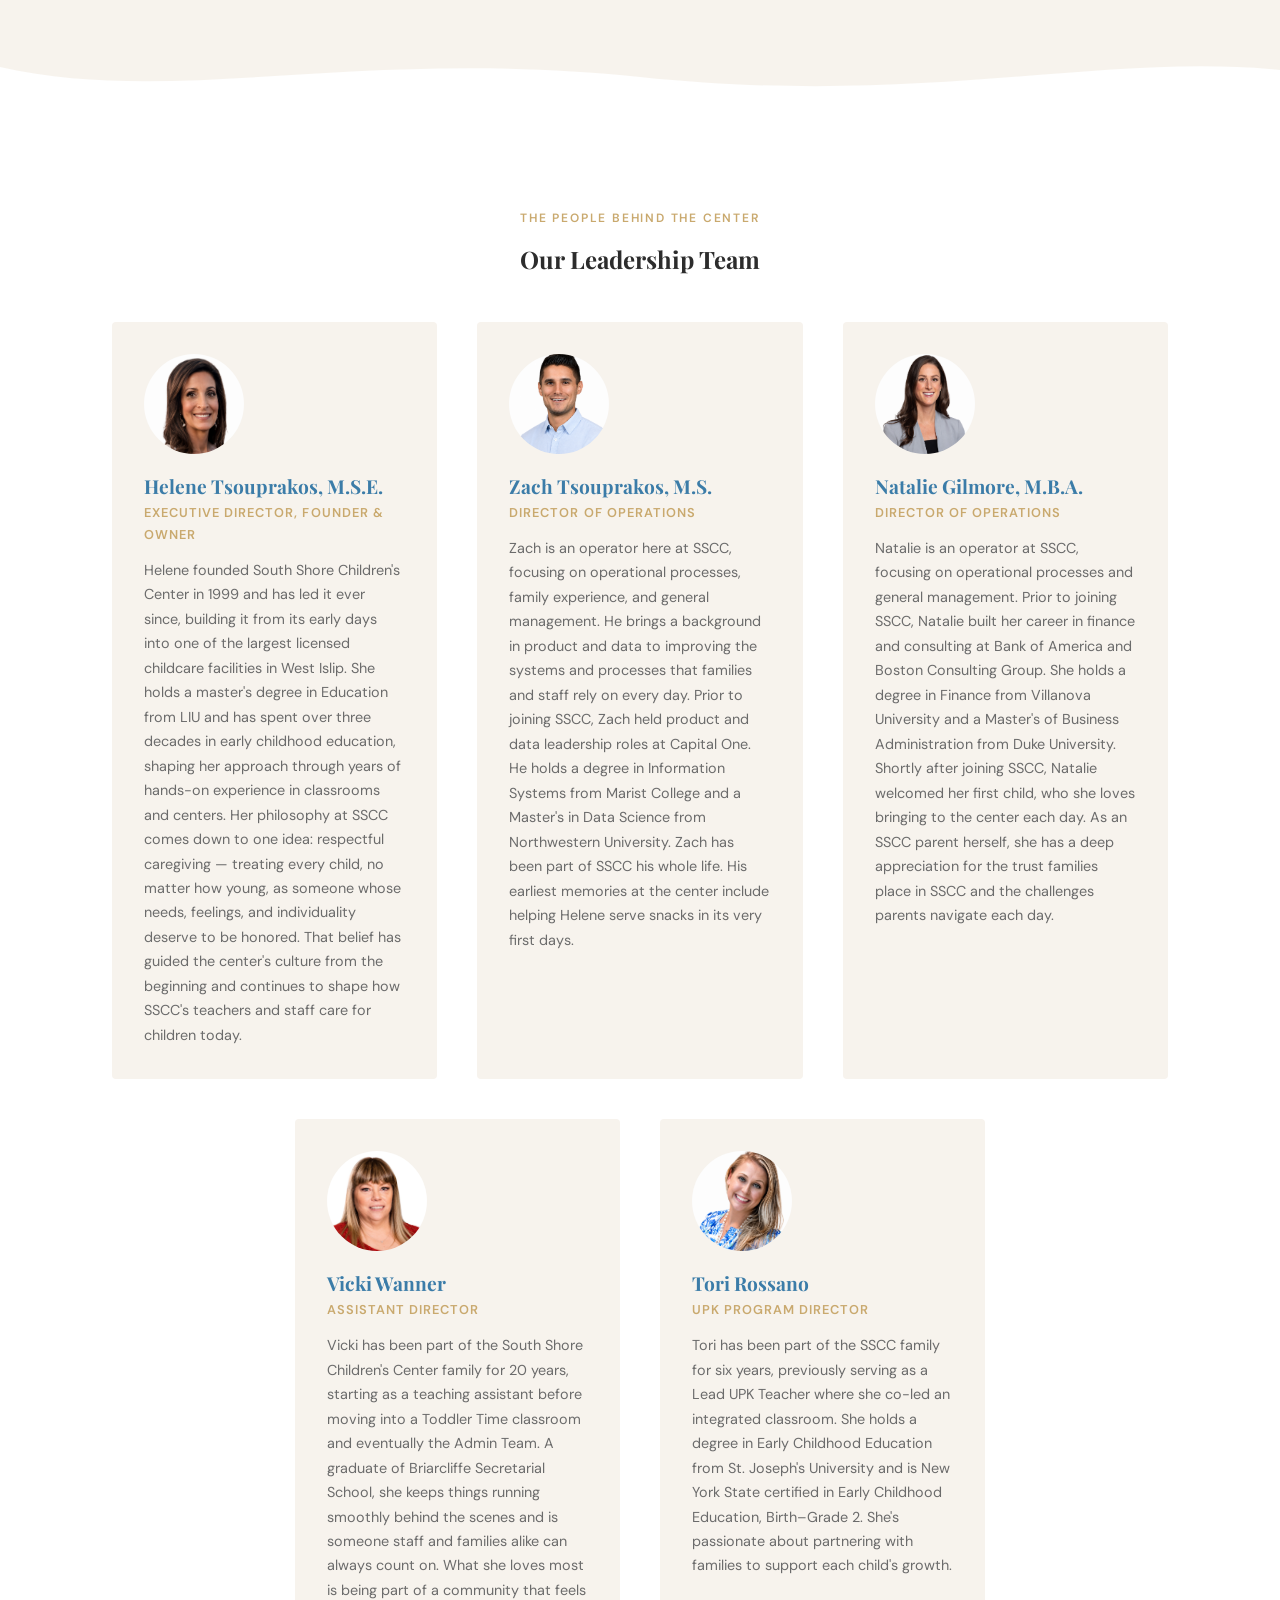
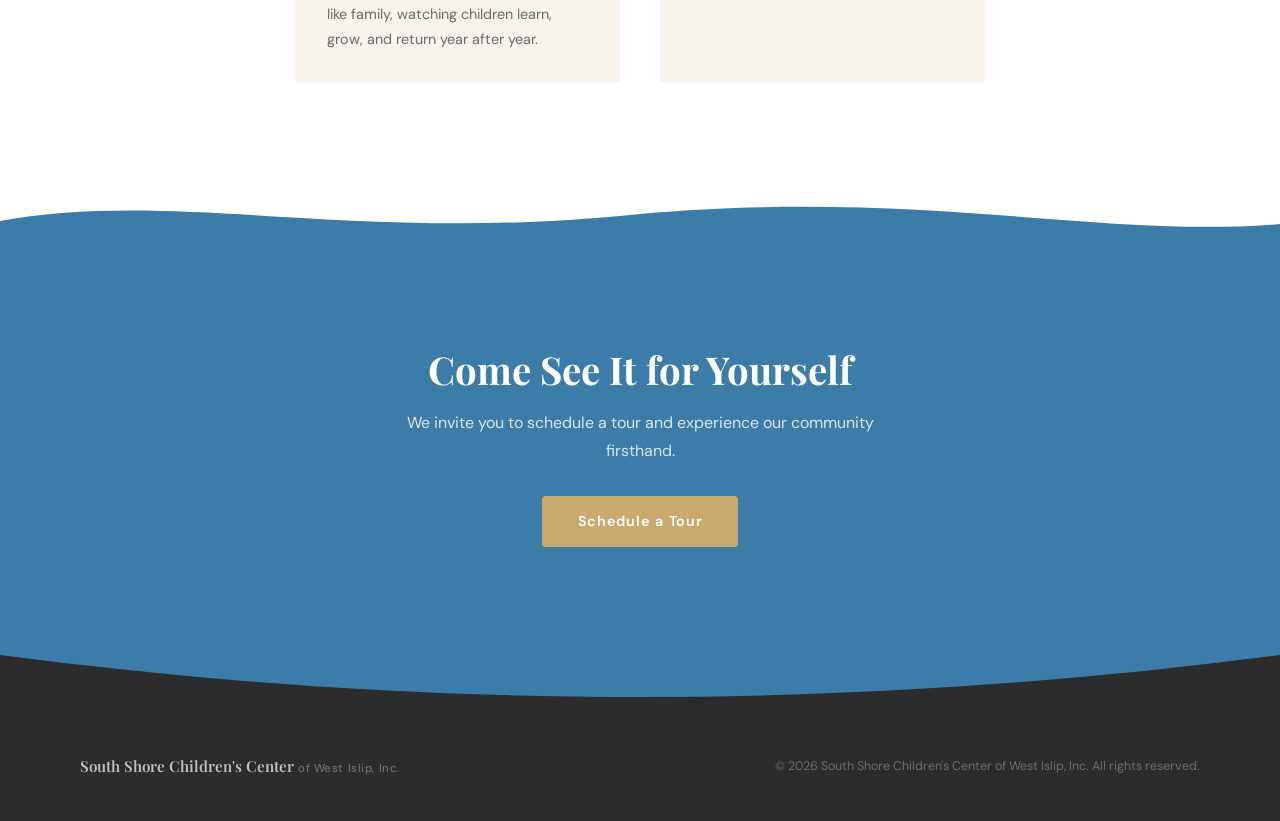
==== commit 228231d5: "Remove nav dropdown arrow; add blue hover highlight on nav items Co-Authored-By: Claude Sonnet 4.6 <" ====
--- a/about.html
+++ b/about.html
@@ -8,7 +8,7 @@
   <link rel="preconnect" href="https://fonts.gstatic.com" crossorigin />
   <link href="https://fonts.googleapis.com/css2?family=Playfair+Display:ital,wght@0,400;0,600;0,700;1,400&family=DM+Sans:wght@300;400;500;600&display=swap" rel="stylesheet" />
   <link rel="icon" type="image/svg+xml" href="favicon.svg" />
-  <link rel="stylesheet" href="main.css?v=5" />
+  <link rel="stylesheet" href="main.css?v=6" />
 </head>
 <body>
 
--- a/main.css
+++ b/main.css
@@ -138,7 +138,13 @@
   letter-spacing: 0.02em;
   transition: color 0.15s;
 }
-nav a:hover { color: var(--green); }
+nav a:hover {
+  color: var(--green);
+  background: rgba(59,124,168,0.09);
+  border-radius: 4px;
+  padding: 0.25rem 0.6rem;
+  margin: -0.25rem -0.6rem;
+}
 
 .nav-cta {
   font-size: 0.85rem;
@@ -551,11 +557,6 @@
 
 /* === NAV DROPDOWN === */
 nav ul li { position: relative; }
-nav ul li.has-dropdown > a::after {
-  content: ' ▾';
-  font-size: 0.7em;
-  opacity: 0.6;
-}
 .nav-dropdown {
   display: none;
   position: absolute;
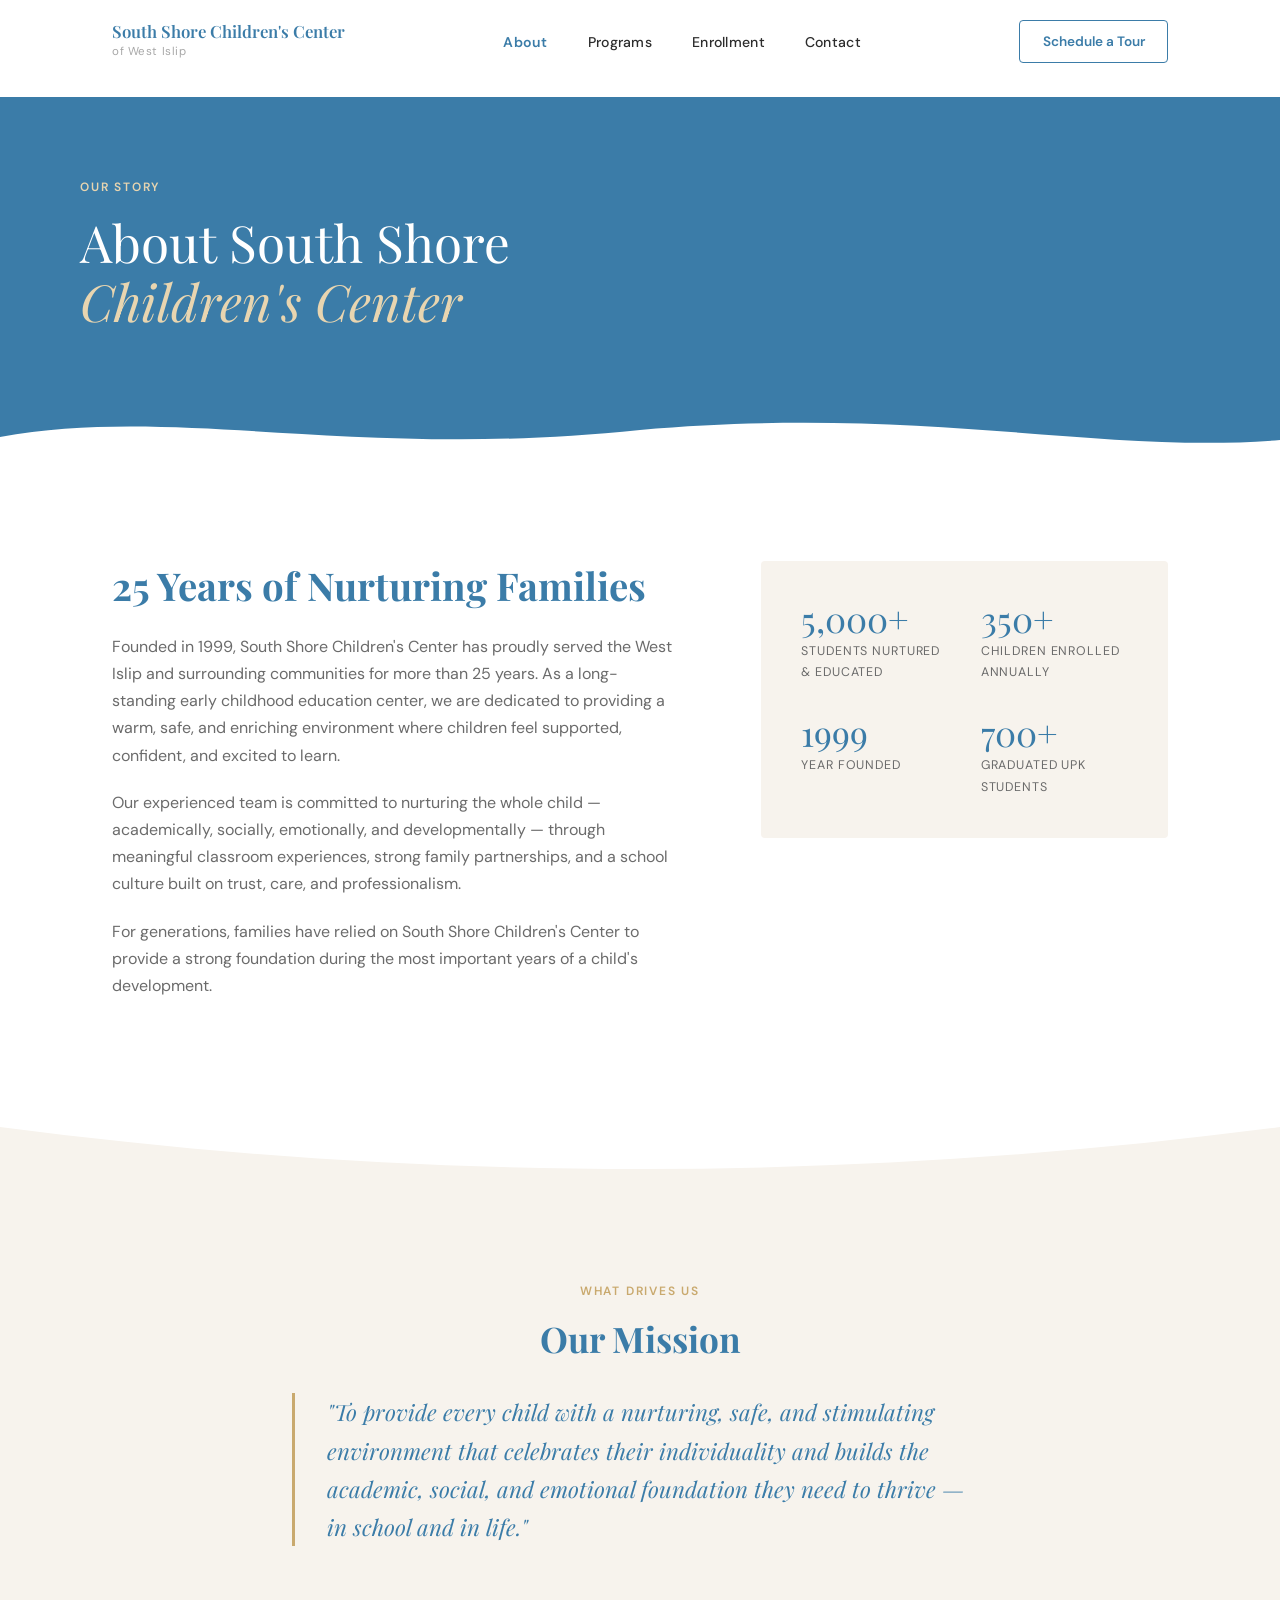
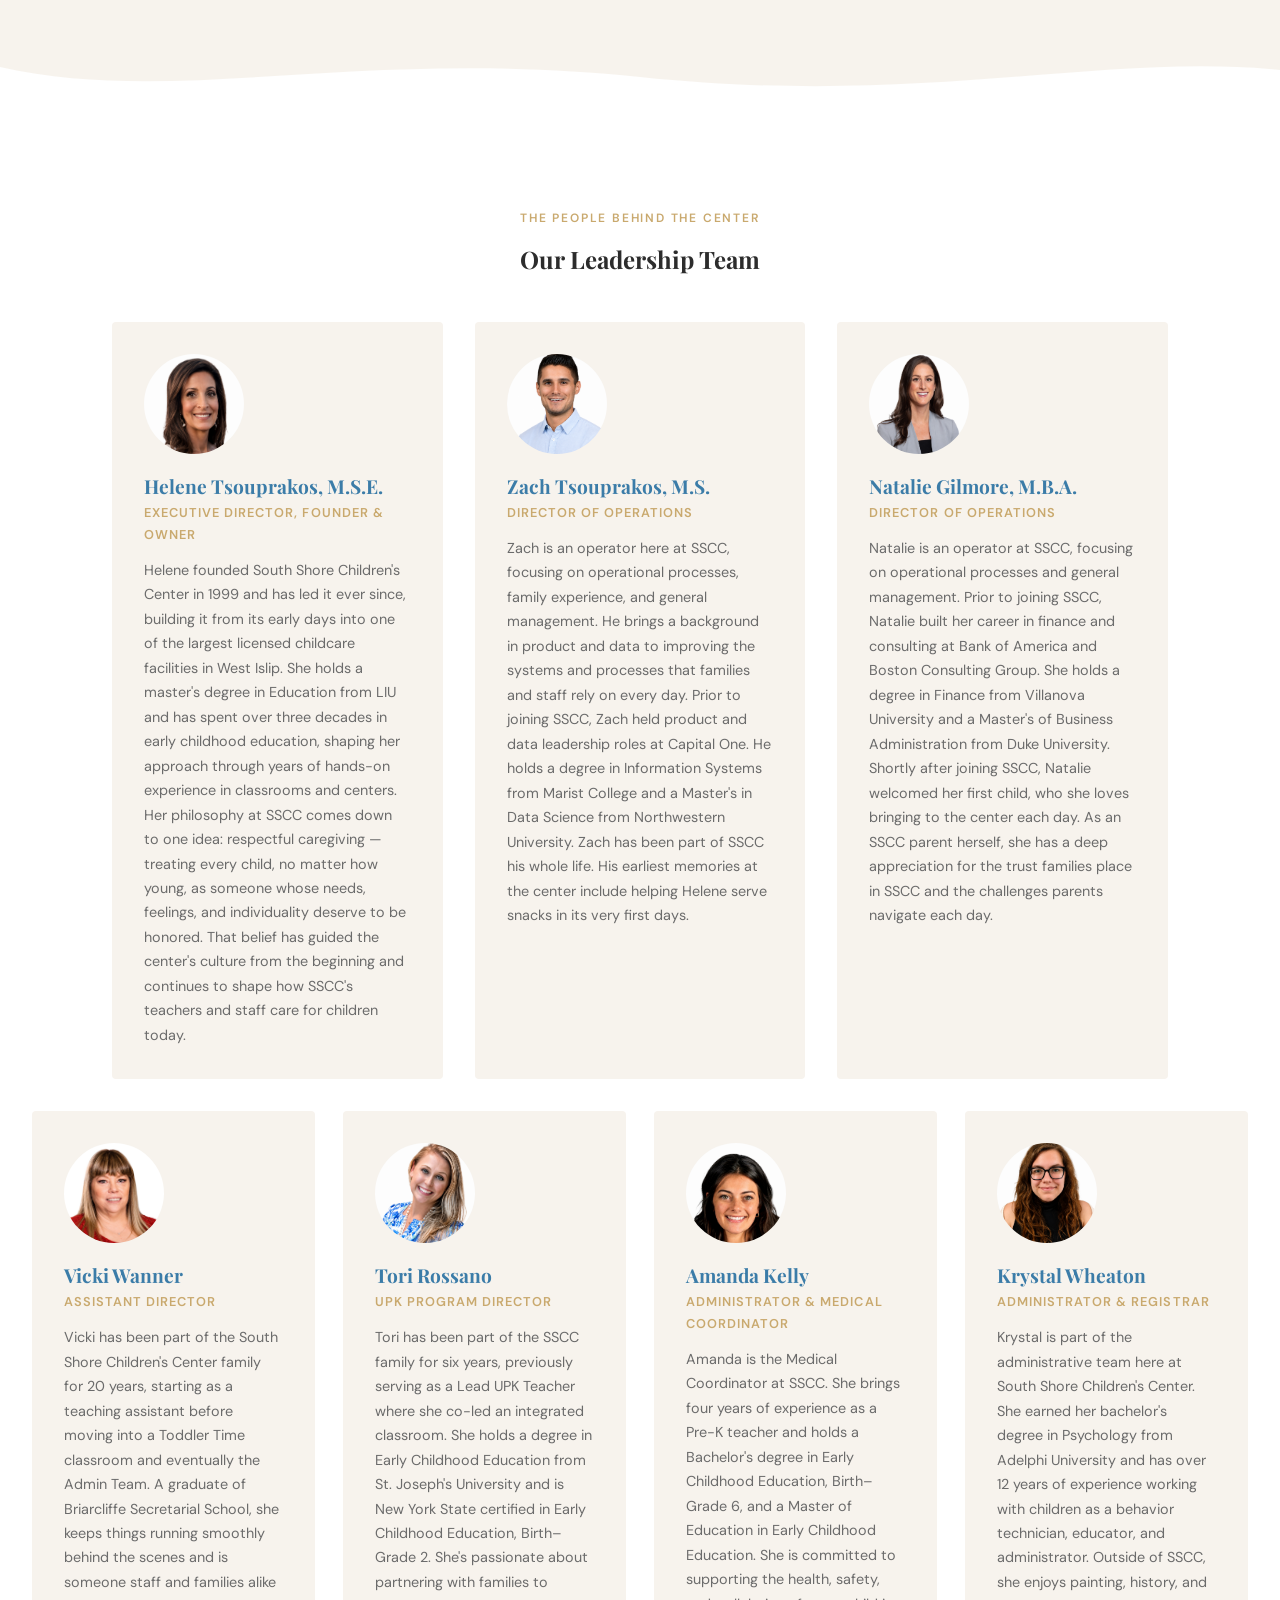
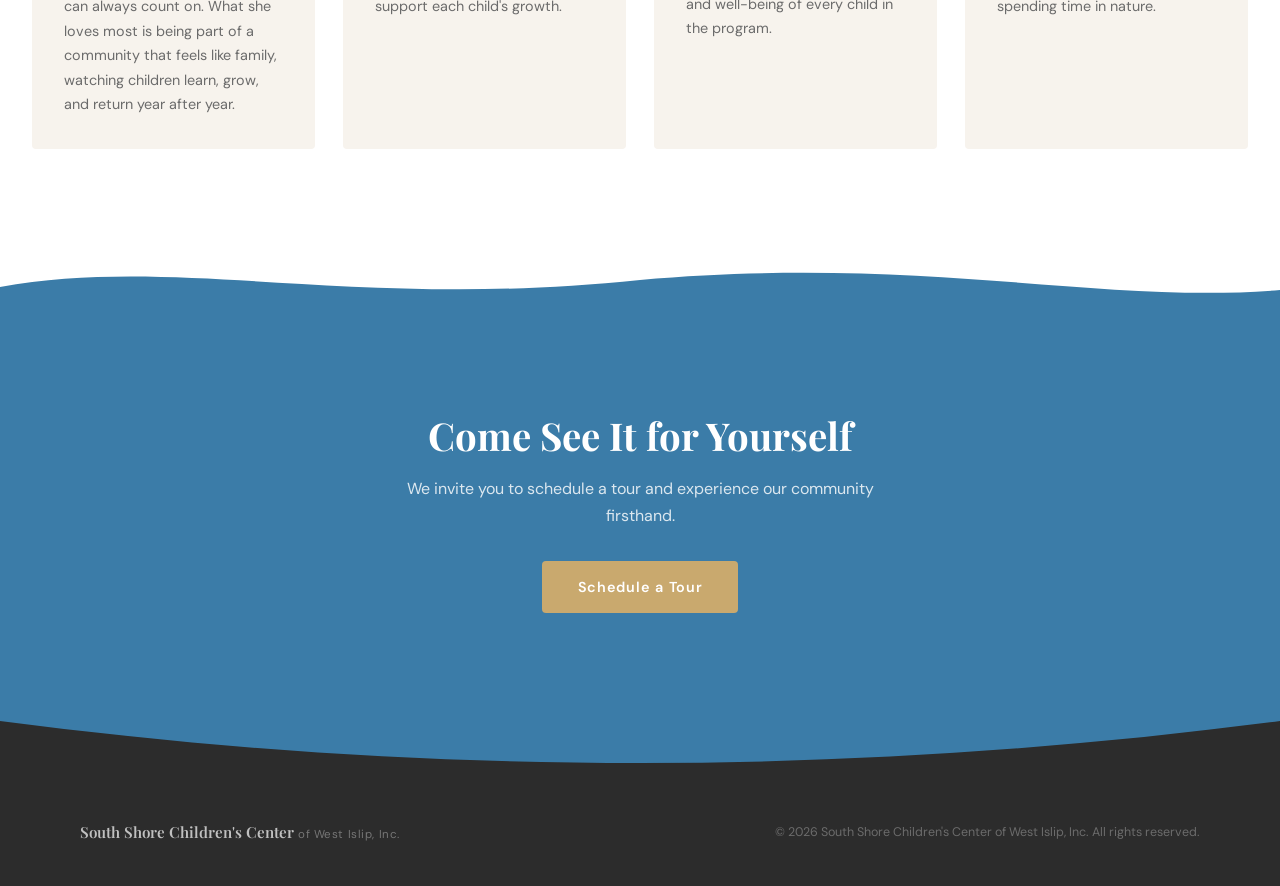
==== commit 030318ff: "Add Amanda Kelly and Krystal Wheaton to About page team grid - Add bios and headshots for Amanda Kel" ====
--- a/about.html
+++ b/about.html
@@ -8,7 +8,7 @@
   <link rel="preconnect" href="https://fonts.gstatic.com" crossorigin />
   <link href="https://fonts.googleapis.com/css2?family=Playfair+Display:ital,wght@0,400;0,600;0,700;1,400&family=DM+Sans:wght@300;400;500;600&display=swap" rel="stylesheet" />
   <link rel="icon" type="image/svg+xml" href="favicon.svg" />
-  <link rel="stylesheet" href="main.css?v=6" />
+  <link rel="stylesheet" href="main.css?v=7" />
 </head>
 <body>
 
@@ -21,13 +21,13 @@
       <nav>
         <ul>
           <li><a href="about.html" class="nav-active">About</a></li>
-          <li class="has-dropdown"><a href="programs.html">Programs</a>
+          <li class="has-dropdown"><a href="#" onclick="return false;">Programs</a>
             <ul class="nav-dropdown">
-              <li><a href="programs.html#infant">Infant Care</a></li>
-              <li><a href="programs.html#toddler">Toddler</a></li>
-              <li><a href="programs.html#preschool">Preschool</a></li>
-              <li><a href="programs.html#upk">Pre-K &amp; UPK</a></li>
-              <li><a href="programs.html#aftercare">Before &amp; After Care</a></li>
+              <li><a href="infant-care.html">Infant Care</a></li>
+              <li><a href="toddler.html">Toddler</a></li>
+              <li><a href="preschool.html">Preschool</a></li>
+              <li><a href="upk.html">Pre-K &amp; UPK</a></li>
+              <li><a href="before-after-care.html">Before &amp; After Care</a></li>
             </ul>
           </li>
           <li><a href="enrollment.html">Enrollment</a></li>
@@ -40,13 +40,13 @@
   <div class="mobile-nav" id="mobile-nav">
     <ul>
       <li><a href="about.html" class="nav-active">About</a></li>
-      <li class="has-dropdown"><a href="programs.html">Programs</a>
+      <li class="has-dropdown"><a href="#" onclick="return false;">Programs</a>
             <ul class="nav-dropdown">
-              <li><a href="programs.html#infant">Infant Care</a></li>
-              <li><a href="programs.html#toddler">Toddler</a></li>
-              <li><a href="programs.html#preschool">Preschool</a></li>
-              <li><a href="programs.html#upk">Pre-K &amp; UPK</a></li>
-              <li><a href="programs.html#aftercare">Before &amp; After Care</a></li>
+              <li><a href="infant-care.html">Infant Care</a></li>
+              <li><a href="toddler.html">Toddler</a></li>
+              <li><a href="preschool.html">Preschool</a></li>
+              <li><a href="upk.html">Pre-K &amp; UPK</a></li>
+              <li><a href="before-after-care.html">Before &amp; After Care</a></li>
             </ul>
           </li>
       <li><a href="enrollment.html">Enrollment</a></li>
@@ -134,8 +134,7 @@
     <div class="container">
       <p class="eyebrow center">The People Behind the Center</p>
       <h2 class="center">Our Leadership Team</h2>
-      <div class="team-grid">
-
+      <div class="team-row-3">
         <div class="team-card">
           <div class="team-photo-wrap">
             <img src="helene-tsouprakos.png" alt="Helene Tsouprakos" class="team-photo" />
@@ -146,7 +145,6 @@
             <p class="team-bio">Helene founded South Shore Children's Center in 1999 and has led it ever since, building it from its early days into one of the largest licensed childcare facilities in West Islip. She holds a master's degree in Education from LIU and has spent over three decades in early childhood education, shaping her approach through years of hands-on experience in classrooms and centers. Her philosophy at SSCC comes down to one idea: respectful caregiving — treating every child, no matter how young, as someone whose needs, feelings, and individuality deserve to be honored. That belief has guided the center's culture from the beginning and continues to shape how SSCC's teachers and staff care for children today.</p>
           </div>
         </div>
-
         <div class="team-card">
           <div class="team-photo-wrap">
             <img src="zach-tsouprakos.png" alt="Zach Tsouprakos" class="team-photo" />
@@ -157,7 +155,6 @@
             <p class="team-bio">Zach is an operator here at SSCC, focusing on operational processes, family experience, and general management. He brings a background in product and data to improving the systems and processes that families and staff rely on every day. Prior to joining SSCC, Zach held product and data leadership roles at Capital One. He holds a degree in Information Systems from Marist College and a Master's in Data Science from Northwestern University. Zach has been part of SSCC his whole life. His earliest memories at the center include helping Helene serve snacks in its very first days.</p>
           </div>
         </div>
-
         <div class="team-card">
           <div class="team-photo-wrap">
             <img src="natalie-gilmore.png" alt="Natalie Gilmore" class="team-photo" />
@@ -168,7 +165,9 @@
             <p class="team-bio">Natalie is an operator at SSCC, focusing on operational processes and general management. Prior to joining SSCC, Natalie built her career in finance and consulting at Bank of America and Boston Consulting Group. She holds a degree in Finance from Villanova University and a Master's of Business Administration from Duke University. Shortly after joining SSCC, Natalie welcomed her first child, who she loves bringing to the center each day. As an SSCC parent herself, she has a deep appreciation for the trust families place in SSCC and the challenges parents navigate each day.</p>
           </div>
         </div>
-
+      </div>
+
+      </div><div class="team-row-4-wrap"><div class="team-row-4">
         <div class="team-card">
           <div class="team-photo-wrap">
             <img src="vicki-wanner.jpg" alt="Vicki Wanner" class="team-photo" />
@@ -179,7 +178,6 @@
             <p class="team-bio">Vicki has been part of the South Shore Children's Center family for 20 years, starting as a teaching assistant before moving into a Toddler Time classroom and eventually the Admin Team. A graduate of Briarcliffe Secretarial School, she keeps things running smoothly behind the scenes and is someone staff and families alike can always count on. What she loves most is being part of a community that feels like family, watching children learn, grow, and return year after year.</p>
           </div>
         </div>
-
         <div class="team-card">
           <div class="team-photo-wrap">
             <img src="tori-rossano.png" alt="Tori Rossano" class="team-photo" />
@@ -190,7 +188,26 @@
             <p class="team-bio">Tori has been part of the SSCC family for six years, previously serving as a Lead UPK Teacher where she co-led an integrated classroom. She holds a degree in Early Childhood Education from St. Joseph's University and is New York State certified in Early Childhood Education, Birth–Grade 2. She's passionate about partnering with families to support each child's growth.</p>
           </div>
         </div>
-
+        <div class="team-card">
+          <div class="team-photo-wrap">
+            <img src="amanda-kelly.png" alt="Amanda Kelly" class="team-photo" />
+          </div>
+          <div class="team-info">
+            <h3>Amanda Kelly</h3>
+            <p class="team-title">Administrator &amp; Medical Coordinator</p>
+            <p class="team-bio">Amanda is the Medical Coordinator at SSCC. She brings four years of experience as a Pre-K teacher and holds a Bachelor's degree in Early Childhood Education, Birth–Grade 6, and a Master of Education in Early Childhood Education. She is committed to supporting the health, safety, and well-being of every child in the program.</p>
+          </div>
+        </div>
+        <div class="team-card">
+          <div class="team-photo-wrap">
+            <img src="krystal-wheaton.png" alt="Krystal Wheaton" class="team-photo" />
+          </div>
+          <div class="team-info">
+            <h3>Krystal Wheaton</h3>
+            <p class="team-title">Administrator &amp; Registrar</p>
+            <p class="team-bio">Krystal is part of the administrative team here at South Shore Children's Center. She earned her bachelor's degree in Psychology from Adelphi University and has over 12 years of experience working with children as a behavior technician, educator, and administrator. Outside of SSCC, she enjoys painting, history, and spending time in nature.</p>
+          </div>
+        </div>
       </div>
     </div>
   </section>
@@ -268,5 +285,6 @@
       }
     })();
   </script>
+<script src="dropdown.js"></script>
 </body>
 </html>
--- a/main.css
+++ b/main.css
@@ -138,12 +138,12 @@
   letter-spacing: 0.02em;
   transition: color 0.15s;
 }
-nav a:hover {
+nav > ul > li > a:hover {
   color: var(--green);
-  background: rgba(59,124,168,0.09);
-  border-radius: 4px;
-  padding: 0.25rem 0.6rem;
-  margin: -0.25rem -0.6rem;
+  background: rgba(59,124,168,0.14);
+  border-radius: 6px;
+  padding: 1rem 1.4rem;
+  margin: -1rem -1.4rem;
 }
 
 .nav-cta {
@@ -556,11 +556,11 @@
 a.logo { text-decoration: none; }
 
 /* === NAV DROPDOWN === */
-nav ul li { position: relative; }
+nav ul li { position: relative; padding-bottom: 0.75rem; margin-bottom: -0.75rem; }
 .nav-dropdown {
   display: none;
   position: absolute;
-  top: calc(100% + 0.75rem);
+  top: 100%;
   left: 50%;
   transform: translateX(-50%);
   background: var(--white);
@@ -574,8 +574,15 @@
   flex-direction: column;
   gap: 0;
 }
-nav ul li.has-dropdown:hover .nav-dropdown,
-nav ul li.has-dropdown:focus-within .nav-dropdown {
+.nav-dropdown::before {
+  content: '';
+  position: absolute;
+  top: -12px;
+  left: 0;
+  right: 0;
+  height: 12px;
+}
+nav ul li.has-dropdown.dropdown-open .nav-dropdown {
   display: flex;
 }
 .nav-dropdown li a {
@@ -686,17 +693,29 @@
 }
 
 /* === TEAM === */
-.team-grid {
+.team-row-3 {
   display: grid;
-  grid-template-columns: repeat(6, 1fr);
-  gap: 2.5rem;
+  grid-template-columns: repeat(3, 1fr);
+  gap: 2rem;
   margin-top: 3rem;
-}
-.team-card:nth-child(1) { grid-column: 1 / 3; }
-.team-card:nth-child(2) { grid-column: 3 / 5; }
-.team-card:nth-child(3) { grid-column: 5 / 7; }
-.team-card:nth-child(4) { grid-column: 2 / 4; }
-.team-card:nth-child(5) { grid-column: 4 / 6; }
+  max-width: 1100px;
+  margin-left: auto;
+  margin-right: auto;
+}
+.team-row-4-wrap {
+  width: 100vw;
+  margin-left: calc(-50vw + 50%);
+  padding: 0 2rem;
+  box-sizing: border-box;
+  margin-top: 2rem;
+}
+.team-row-4 {
+  display: grid;
+  grid-template-columns: repeat(4, 1fr);
+  gap: 1.75rem;
+  max-width: 1440px;
+  margin: 0 auto;
+}
 .team-card {
   display: flex;
   flex-direction: column;
@@ -998,8 +1017,8 @@
 /* === RESPONSIVE — NEW PAGES === */
 @media (max-width: 900px) {
   .about-story-grid { grid-template-columns: 1fr; gap: 3rem; }
-  .team-grid { grid-template-columns: 1fr; }
-  .team-card:nth-child(n) { grid-column: auto; }
+  .team-row-3 { grid-template-columns: 1fr; }
+  .team-row-4 { grid-template-columns: repeat(2, 1fr); }
   .program-detail-grid { grid-template-columns: 1fr; }
   .dates-grid { grid-template-columns: 1fr; }
   .upk-enrollment-details { grid-template-columns: 1fr; }
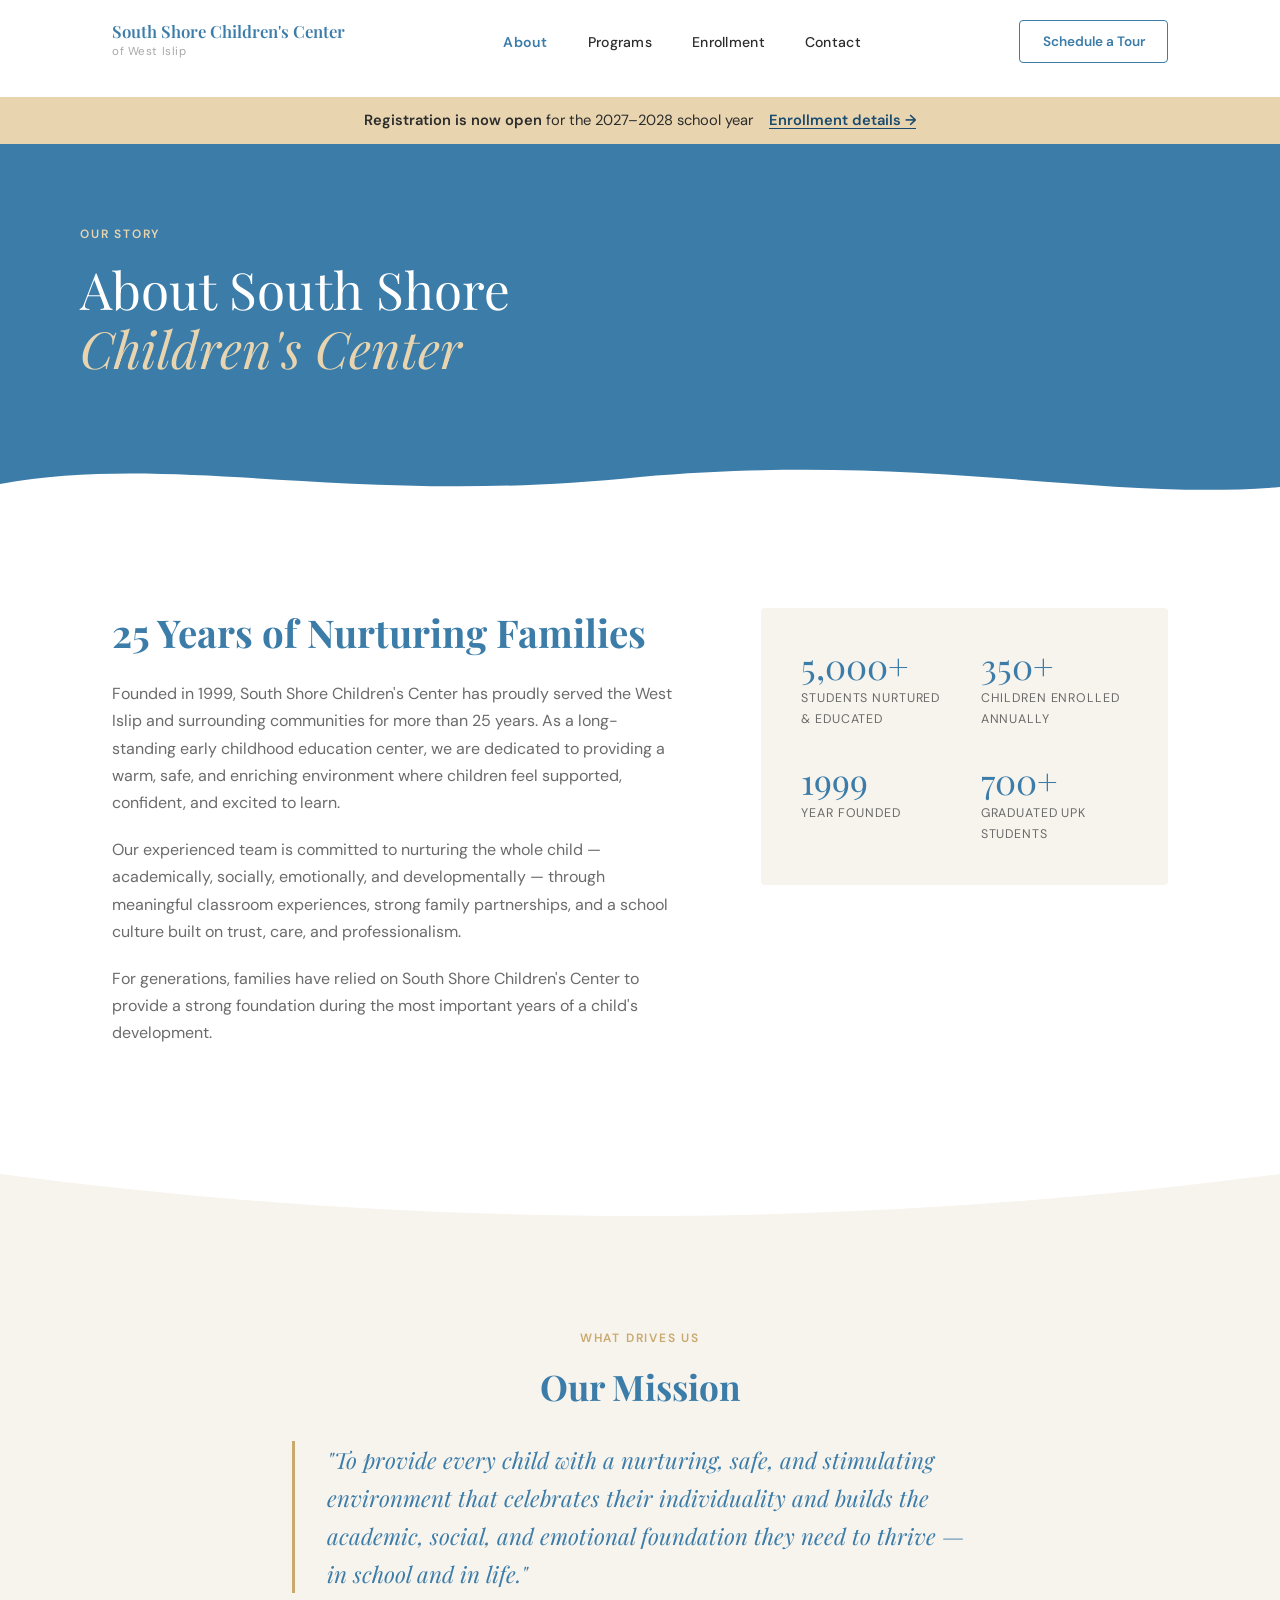
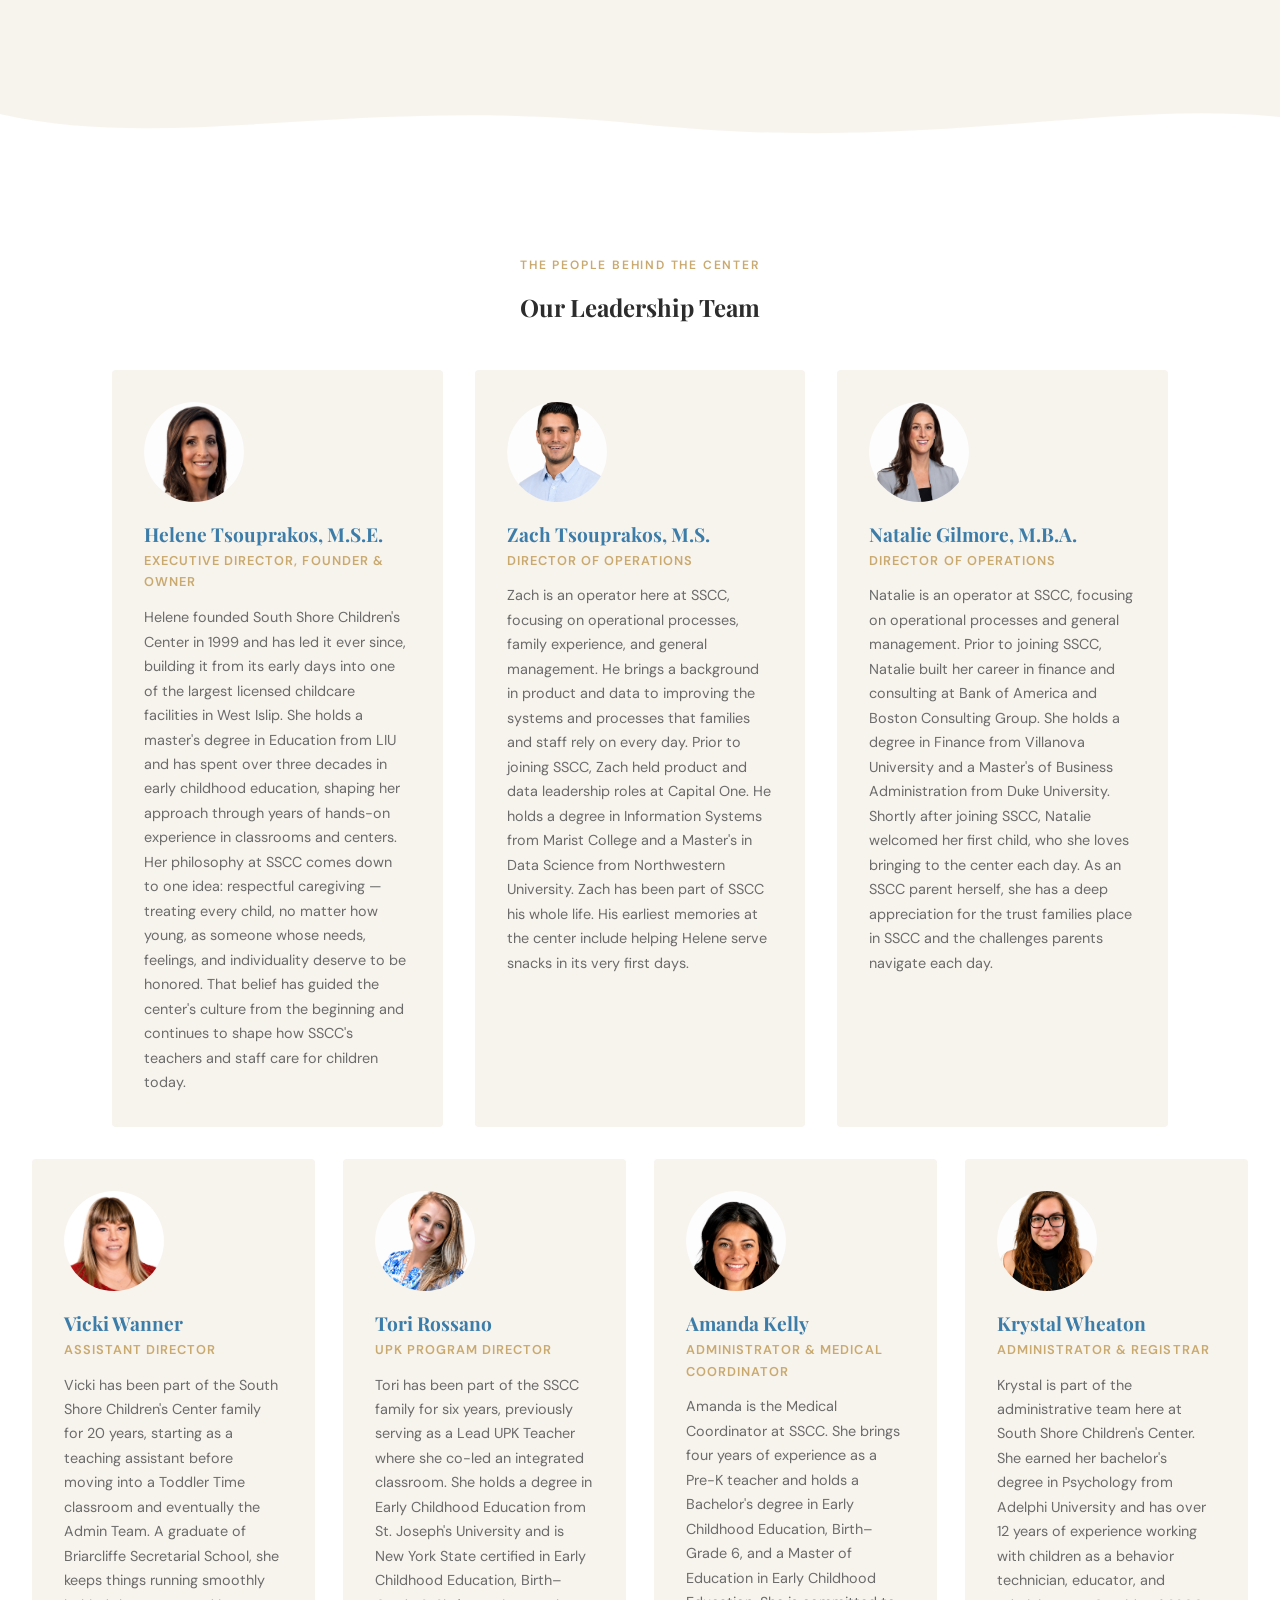
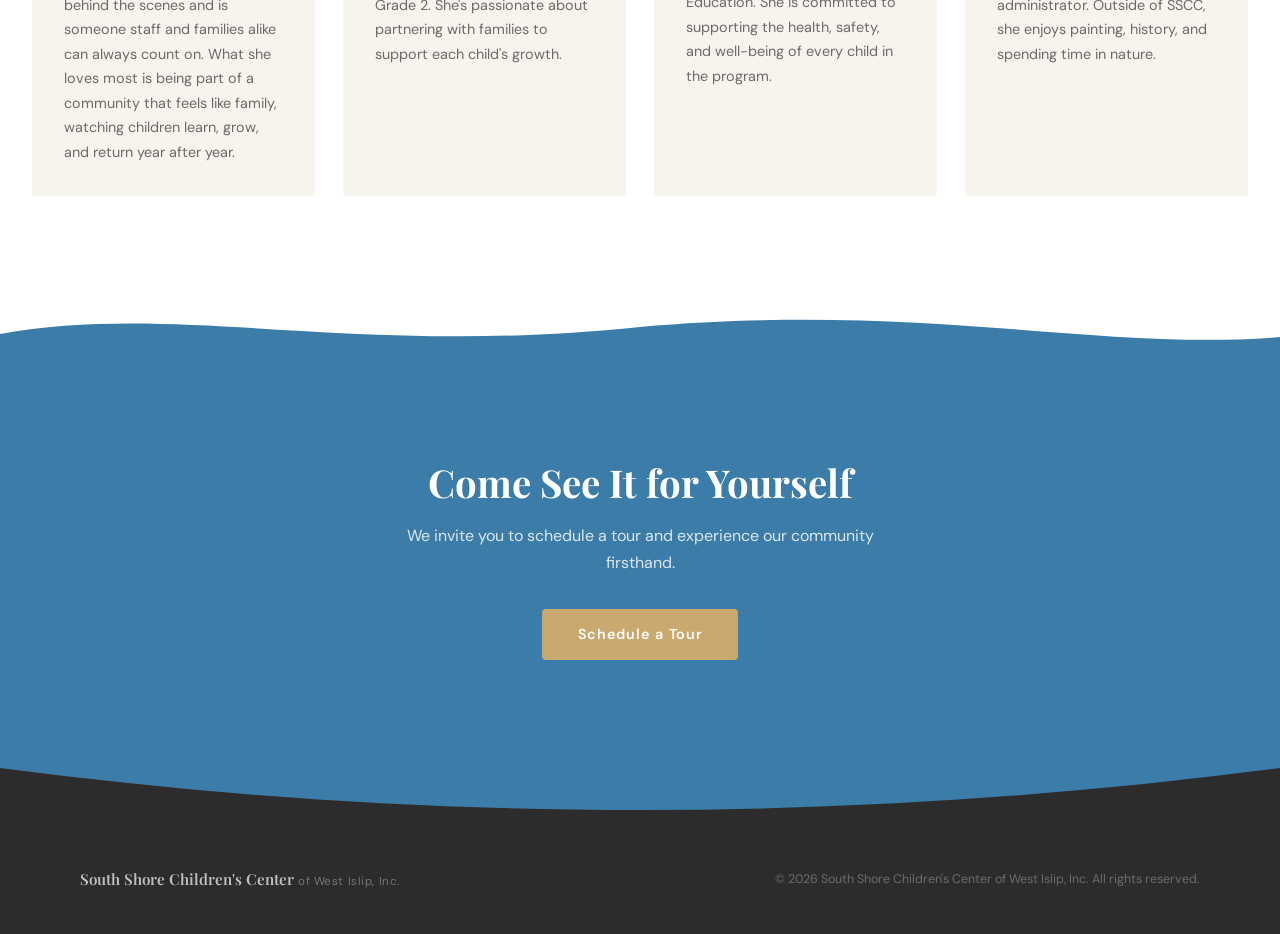
==== commit 0d2c8b6d: "Announce 2027–2028 registration site-wide - Add registration banner under the nav on every page, lin" ====
--- a/about.html
+++ b/about.html
@@ -8,7 +8,7 @@
   <link rel="preconnect" href="https://fonts.gstatic.com" crossorigin />
   <link href="https://fonts.googleapis.com/css2?family=Playfair+Display:ital,wght@0,400;0,600;0,700;1,400&family=DM+Sans:wght@300;400;500;600&display=swap" rel="stylesheet" />
   <link rel="icon" type="image/svg+xml" href="favicon.svg" />
-  <link rel="stylesheet" href="main.css?v=7" />
+  <link rel="stylesheet" href="main.css?v=8" />
 </head>
 <body>
 
@@ -58,6 +58,12 @@
     <svg viewBox="0 0 1440 14" preserveAspectRatio="none" xmlns="http://www.w3.org/2000/svg" height="14"><path d="M0,0 L1440,0 L1440,4 C1080,14 360,14 0,4 Z" fill="#ffffff"/></svg>
   </div>
   </header>
+
+  <!-- REGISTRATION BANNER -->
+  <a href="enrollment.html" class="announce-bar">
+    <span class="announce-text"><strong>Registration is now open</strong> for the <span class="js-school-year">2027–2028</span> school year</span>
+    <span class="announce-link">Enrollment details &rarr;</span>
+  </a>
 
   <!-- PAGE HERO -->
   <section class="page-hero">
@@ -286,5 +292,6 @@
     })();
   </script>
 <script src="dropdown.js"></script>
+<script src="school-year.js"></script>
 </body>
 </html>
--- a/main.css
+++ b/main.css
@@ -1026,6 +1026,8 @@
 }
 
 @media (max-width: 600px) {
+  .team-row-4 { grid-template-columns: 1fr; }
+  .team-row-4-wrap { padding: 0 1.25rem; }
   .page-hero h1 { font-size: 1.9rem; }
   .page-hero { padding: 3.5rem 1.5rem 3rem; }
 
@@ -1336,3 +1338,31 @@
   pointer-events: none;
   user-select: none;
 }
+
+/* --- Registration announcement bar --- */
+.announce-bar {
+  display: flex;
+  justify-content: center;
+  align-items: center;
+  flex-wrap: wrap;
+  gap: 0.35rem 1rem;
+  padding: 0.7rem 1.5rem;
+  background: var(--sand-light);
+  color: var(--charcoal);
+  font-size: 0.92rem;
+  text-align: center;
+  transition: background 0.2s;
+}
+.announce-bar:hover { background: #e2cb9f; }
+.announce-text { text-wrap: balance; }
+.announce-text strong { font-weight: 600; }
+.announce-link {
+  font-weight: 600;
+  color: #1a4a6e;
+  text-decoration: underline;
+  text-underline-offset: 3px;
+  white-space: nowrap;
+}
+@media (max-width: 600px) {
+  .announce-bar { font-size: 0.85rem; padding: 0.6rem 1rem; }
+}
